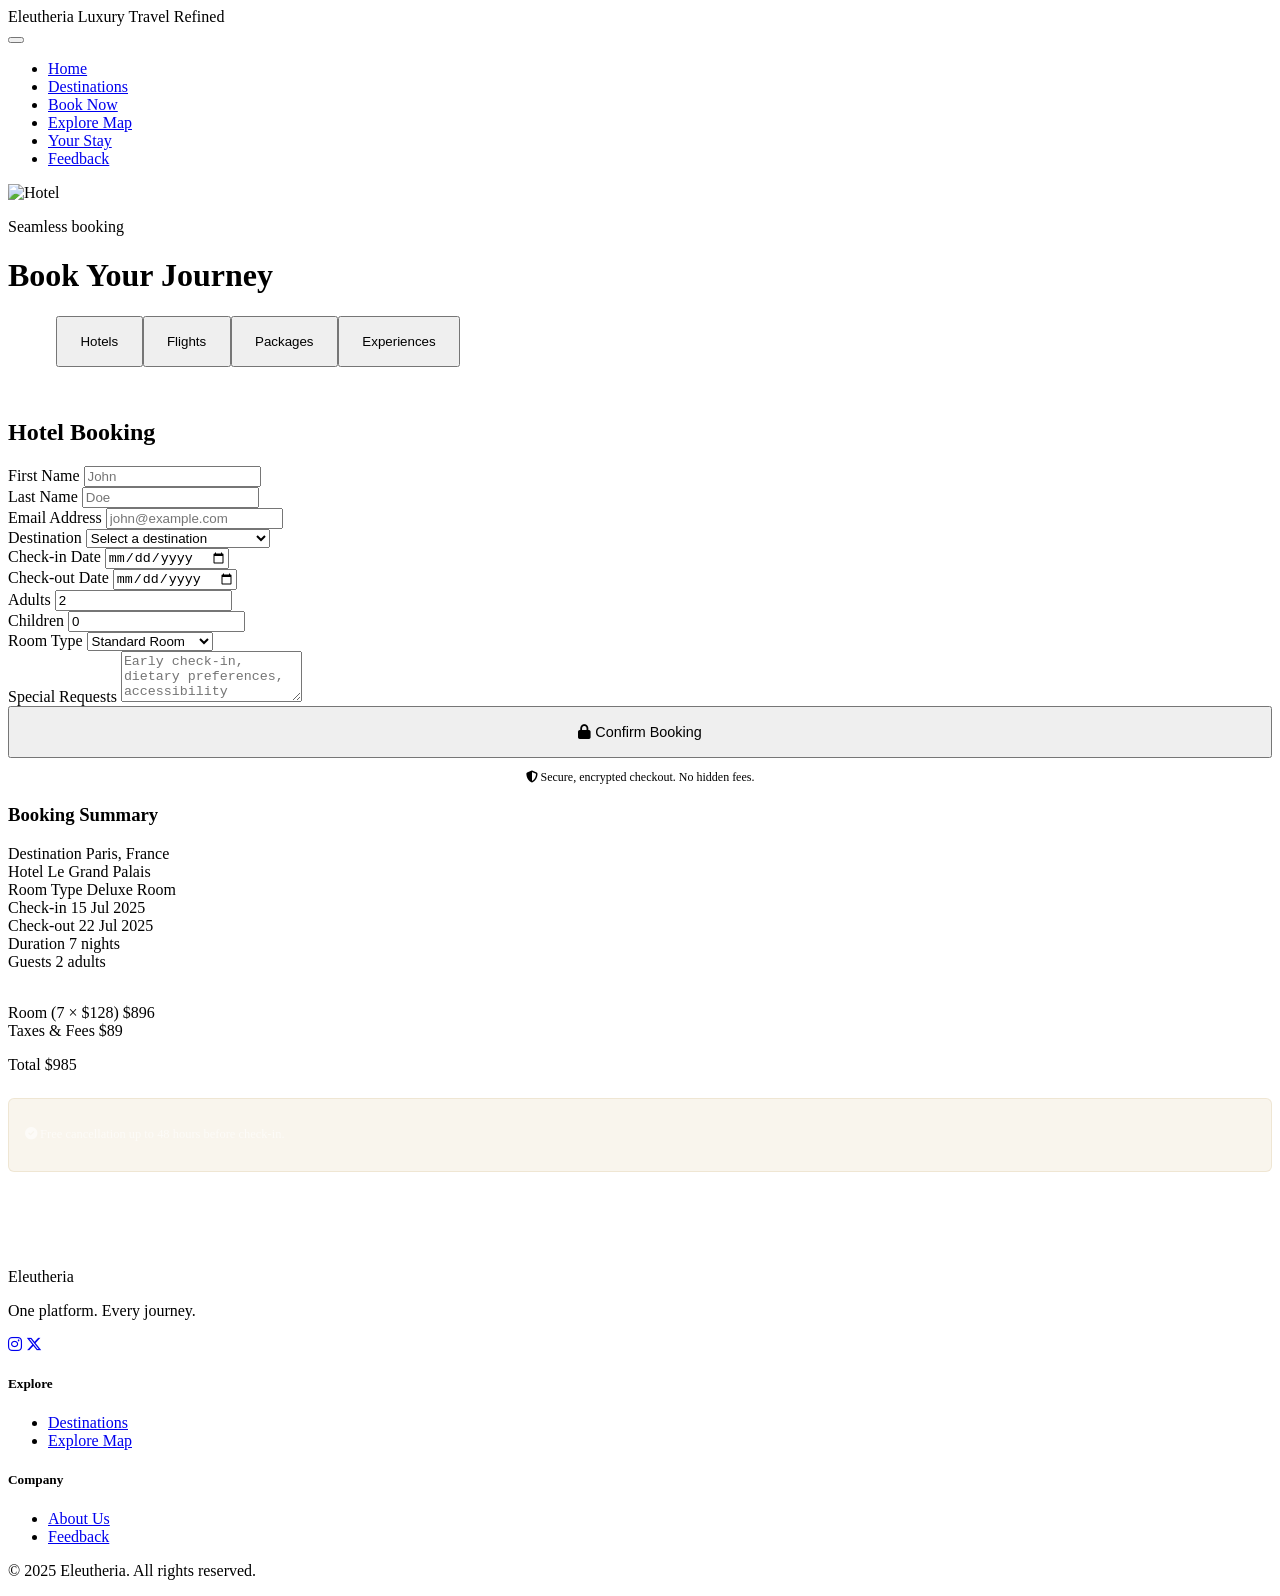
==== book.html @ b1239f34 "Initial commit" ====
<!DOCTYPE html>
<html lang="en">
<head>
  <meta charset="UTF-8" />
  <meta name="viewport" content="width=device-width, initial-scale=1.0" />
  <title>Book Now — Eleutheria</title>
  <link rel="stylesheet" href="css/style.css" />
  <link rel="preconnect" href="https://fonts.googleapis.com" />
  <link rel="preconnect" href="https://fonts.gstatic.com" crossorigin />
  <link href="https://fonts.googleapis.com/css2?family=Cormorant+Garamond:ital,wght@0,300;0,400;0,600;1,300;1,400&family=Jost:wght@300;400;500&display=swap" rel="stylesheet" />
  <link rel="stylesheet" href="https://cdnjs.cloudflare.com/ajax/libs/font-awesome/6.5.0/css/all.min.css" />
</head>
<body>

  <nav class="navbar scrolled" id="navbar">
    <div class="nav-logo">
      <span class="logo-text">Eleutheria</span>
      <span class="logo-sub">Luxury Travel Refined</span>
    </div>
    <button class="nav-toggle" id="navToggle"><span></span><span></span><span></span></button>
    <ul class="nav-links" id="navLinks">
      <li><a href="index.html">Home</a></li>
      <li><a href="destinations.html">Destinations</a></li>
      <li><a href="book.html" class="active">Book Now</a></li>
      <li><a href="map.html">Explore Map</a></li>
      <li><a href="stay.html">Your Stay</a></li>
      <li><a href="feedback.html">Feedback</a></li>
    </ul>
  </nav>

  <header class="page-hero">
    <img src="https://images.unsplash.com/photo-1551882547-ff40c63fe5fa?w=1600&q=80" alt="Hotel" class="page-hero-img" />
    <div class="page-hero-overlay"></div>
    <div class="page-hero-content">
      <p class="section-eyebrow">Seamless booking</p>
      <h1>Book Your Journey</h1>
    </div>
  </header>

  <!-- BOOKING TYPE TABS -->
  <div style="background: var(--white); border-bottom: 1px solid var(--cream-warm); padding: 0 3rem; display: flex; gap: 0; position: sticky; top: 80px; z-index: 5;">
    <button class="tab active" style="padding: 1rem 1.4rem;">Hotels</button>
    <button class="tab" style="padding: 1rem 1.4rem;">Flights</button>
    <button class="tab" style="padding: 1rem 1.4rem;">Packages</button>
    <button class="tab" style="padding: 1rem 1.4rem;">Experiences</button>
  </div>

  <!-- BOOKING LAYOUT -->
  <section style="background: var(--cream); padding: 2rem 0 6rem;">
    <div class="booking-layout">

      <!-- FORM -->
      <div class="booking-form-panel">
        <h2>Hotel Booking</h2>

        <div class="form-row">
          <div class="form-group">
            <label>First Name</label>
            <input type="text" placeholder="John" />
          </div>
          <div class="form-group">
            <label>Last Name</label>
            <input type="text" placeholder="Doe" />
          </div>
        </div>

        <div class="form-group">
          <label>Email Address</label>
          <input type="email" placeholder="john@example.com" />
        </div>

        <div class="form-group">
          <label>Destination</label>
          <select>
            <option value="">Select a destination</option>
            <option>Paris, France</option>
            <option>Bali, Indonesia</option>
            <option>Santorini, Greece</option>
            <option>Machu Picchu, Peru</option>
            <option>Tokyo, Japan</option>
            <option>Okavango Delta, Botswana</option>
          </select>
        </div>

        <div class="form-row">
          <div class="form-group">
            <label>Check-in Date</label>
            <input type="date" />
          </div>
          <div class="form-group">
            <label>Check-out Date</label>
            <input type="date" />
          </div>
        </div>

        <div class="form-row">
          <div class="form-group">
            <label>Adults</label>
            <input type="number" min="1" value="2" />
          </div>
          <div class="form-group">
            <label>Children</label>
            <input type="number" min="0" value="0" />
          </div>
        </div>

        <div class="form-group">
          <label>Room Type</label>
          <select>
            <option>Standard Room</option>
            <option>Deluxe Room</option>
            <option>Junior Suite</option>
            <option>Presidential Suite</option>
          </select>
        </div>

        <div class="form-group">
          <label>Special Requests</label>
          <textarea rows="3" placeholder="Early check-in, dietary preferences, accessibility needs..."></textarea>
        </div>

        <button class="btn btn-primary" style="width: 100%; justify-content: center; padding: 1rem; font-size: 0.9rem;">
          <i class="fa-solid fa-lock"></i> Confirm Booking
        </button>

        <p style="font-size: 0.75rem; text-align: center; margin-top: 0.75rem; color: var(--text-muted);">
          <i class="fa-solid fa-shield-halved"></i> Secure, encrypted checkout. No hidden fees.
        </p>
      </div>

      <!-- SUMMARY SIDEBAR -->
      <div class="booking-summary">
        <h3>Booking Summary</h3>

        <div class="summary-line">
          <span>Destination</span>
          <span>Paris, France</span>
        </div>
        <div class="summary-line">
          <span>Hotel</span>
          <span>Le Grand Palais</span>
        </div>
        <div class="summary-line">
          <span>Room Type</span>
          <span>Deluxe Room</span>
        </div>
        <div class="summary-line">
          <span>Check-in</span>
          <span>15 Jul 2025</span>
        </div>
        <div class="summary-line">
          <span>Check-out</span>
          <span>22 Jul 2025</span>
        </div>
        <div class="summary-line">
          <span>Duration</span>
          <span>7 nights</span>
        </div>
        <div class="summary-line">
          <span>Guests</span>
          <span>2 adults</span>
        </div>

        <div style="border-top: 1px solid rgba(255,255,255,0.12); margin-top: 1.25rem; padding-top: 0.75rem;">
          <div class="summary-line">
            <span>Room (7 × $128)</span>
            <span>$896</span>
          </div>
          <div class="summary-line">
            <span>Taxes & Fees</span>
            <span>$89</span>
          </div>
        </div>

        <div class="summary-total" style="margin-top: 1rem;">
          <span>Total</span>
          <span class="price">$985</span>
        </div>

        <div style="margin-top: 1.5rem; padding: 1rem; background: rgba(201,169,110,0.12); border-radius: 6px; border: 1px solid rgba(201,169,110,0.2);">
          <p style="font-size: 0.78rem; color: rgba(255,255,255,0.6);">
            <i class="fa-solid fa-circle-check" style="color: var(--gold);"></i>
            Free cancellation up to 48 hours before check-in.
          </p>
        </div>
      </div>

    </div>
  </section>

  <footer class="footer">
    <div class="footer-top">
      <div class="footer-brand">
        <span class="logo-text">Eleutheria</span>
        <p>One platform. Every journey.</p>
        <div class="social-links">
          <a href="#"><i class="fa-brands fa-instagram"></i></a>
          <a href="#"><i class="fa-brands fa-x-twitter"></i></a>
        </div>
      </div>
      <div class="footer-links">
        <div class="footer-col">
          <h5>Explore</h5>
          <ul>
            <li><a href="destinations.html">Destinations</a></li>
            <li><a href="map.html">Explore Map</a></li>
          </ul>
        </div>
        <div class="footer-col">
          <h5>Company</h5>
          <ul>
            <li><a href="#">About Us</a></li>
            <li><a href="feedback.html">Feedback</a></li>
          </ul>
        </div>
      </div>
    </div>
    <div class="footer-bottom">
      <p>&copy; 2025 Eleutheria. All rights reserved.</p>
    </div>
  </footer>

  <script src="js/main.js"></script>
</body>
</html>
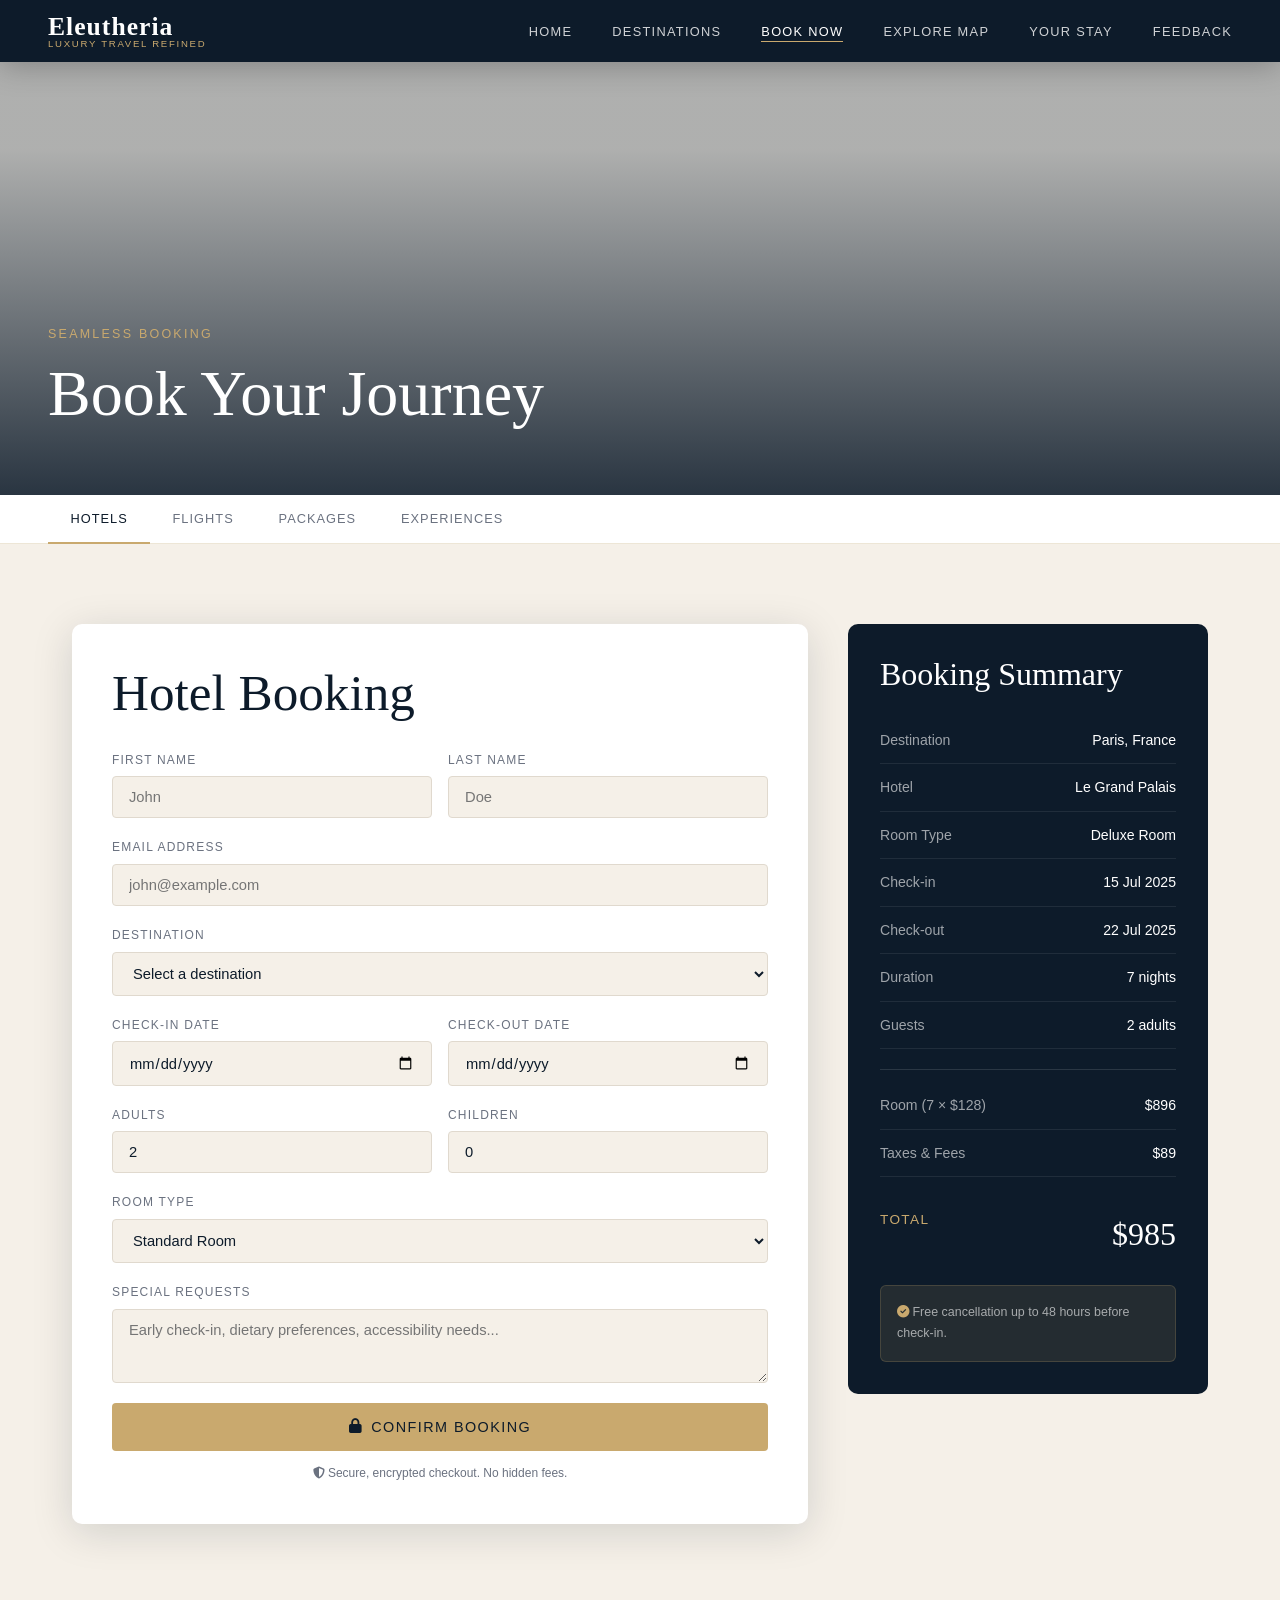
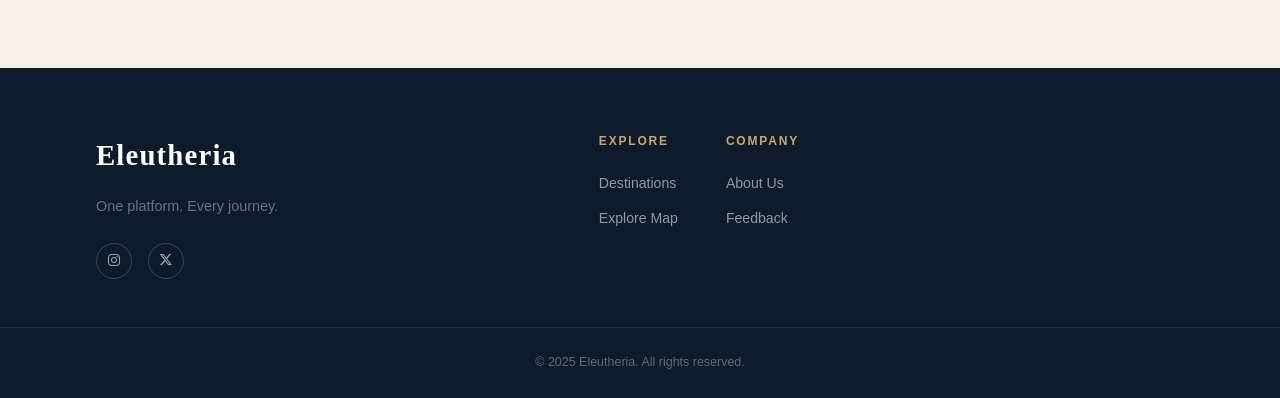
==== commit b00c1c7f: "edited style.css" ====
--- a/book.html
+++ b/book.html
@@ -4,7 +4,7 @@
   <meta charset="UTF-8" />
   <meta name="viewport" content="width=device-width, initial-scale=1.0" />
   <title>Book Now — Eleutheria</title>
-  <link rel="stylesheet" href="css/style.css" />
+  <link rel="stylesheet" href="style.css" />
   <link rel="preconnect" href="https://fonts.googleapis.com" />
   <link rel="preconnect" href="https://fonts.gstatic.com" crossorigin />
   <link href="https://fonts.googleapis.com/css2?family=Cormorant+Garamond:ital,wght@0,300;0,400;0,600;1,300;1,400&family=Jost:wght@300;400;500&display=swap" rel="stylesheet" />
--- a/style.css
+++ b/style.css
@@ -0,0 +1,994 @@
+
+*, *::before, *::after { box-sizing: border-box; margin: 0; padding: 0; }
+html { scroll-behavior: smooth; font-size: 16px; }
+
+
+:root {
+  --navy:       #0d1b2a;
+  --navy-mid:   #152236;
+  --navy-light: #1e3352;
+  --gold:       #c9a96e;
+  --gold-light: #e2c99a;
+  --cream:      #f5f0e8;
+  --cream-warm: #ede6d6;
+  --white:      #ffffff;
+  --text-dark:  #0d1b2a;
+  --text-muted: #6b7280;
+  --text-light: rgba(255,255,255,0.75);
+
+  --font-display: 'Cormorant Garamond', Georgia, serif;
+  --font-body:    'Jost', sans-serif;
+
+  --radius-sm:  4px;
+  --radius-md:  10px;
+  --radius-lg:  20px;
+  --shadow-card: 0 8px 40px rgba(13,27,42,0.15);
+  --shadow-lift: 0 20px 60px rgba(13,27,42,0.25);
+  --transition: 0.35s cubic-bezier(0.4, 0, 0.2, 1);
+}
+
+body {
+  font-family: var(--font-body);
+  background: var(--cream);
+  color: var(--text-dark);
+  line-height: 1.6;
+  overflow-x: hidden;
+}
+
+
+h1, h2, h3, h4 { font-family: var(--font-display); line-height: 1.15; }
+h1 { font-size: clamp(2.8rem, 6vw, 5.5rem); font-weight: 300; }
+h2 { font-size: clamp(2rem, 4vw, 3.4rem); font-weight: 300; }
+h3 { font-size: clamp(1.4rem, 2.5vw, 2rem); font-weight: 400; }
+h4 { font-size: 1.1rem; font-weight: 600; letter-spacing: 0.02em; }
+em { font-style: italic; color: var(--gold); }
+
+p { font-size: 1rem; color: var(--text-muted); line-height: 1.75; }
+
+
+.btn {
+  display: inline-flex;
+  align-items: center;
+  gap: 0.5rem;
+  padding: 0.85rem 2rem;
+  border-radius: var(--radius-sm);
+  font-family: var(--font-body);
+  font-size: 0.85rem;
+  font-weight: 500;
+  letter-spacing: 0.1em;
+  text-transform: uppercase;
+  text-decoration: none;
+  border: none;
+  cursor: pointer;
+  transition: var(--transition);
+}
+.btn-primary {
+  background: var(--gold);
+  color: var(--navy);
+}
+.btn-primary:hover { background: var(--gold-light); transform: translateY(-2px); box-shadow: 0 8px 24px rgba(201,169,110,0.4); }
+
+.btn-ghost {
+  background: transparent;
+  color: var(--white);
+  border: 1px solid rgba(255,255,255,0.45);
+}
+.btn-ghost:hover { background: rgba(255,255,255,0.12); border-color: var(--white); }
+
+.btn-outline {
+  background: transparent;
+  color: var(--navy);
+  border: 1.5px solid var(--navy);
+}
+.btn-outline:hover { background: var(--navy); color: var(--cream); }
+
+/* --- SECTION BASE --- */
+.section { padding: 6rem 2rem; }
+.section-eyebrow {
+  font-family: var(--font-body);
+  font-size: 0.78rem;
+  font-weight: 500;
+  letter-spacing: 0.18em;
+  text-transform: uppercase;
+  color: var(--gold);
+  margin-bottom: 0.75rem;
+}
+.section-header { text-align: center; margin-bottom: 3.5rem; }
+.section-header .section-title { color: var(--navy); }
+.section-cta { text-align: center; margin-top: 3rem; }
+
+
+.navbar {
+  position: fixed;
+  top: 0; left: 0; right: 0;
+  z-index: 1000;
+  display: flex;
+  align-items: center;
+  justify-content: space-between;
+  padding: 1.25rem 3rem;
+  background: transparent;
+  transition: background var(--transition), padding var(--transition), box-shadow var(--transition);
+}
+.navbar.scrolled {
+  background: var(--navy);
+  padding: 0.85rem 3rem;
+  box-shadow: 0 4px 30px rgba(0,0,0,0.25);
+}
+
+.nav-logo { display: flex; flex-direction: column; line-height: 1; }
+.logo-text {
+  font-family: var(--font-display);
+  font-size: 1.6rem;
+  font-weight: 600;
+  color: var(--white);
+  letter-spacing: 0.04em;
+}
+.logo-sub {
+  font-size: 0.6rem;
+  letter-spacing: 0.18em;
+  text-transform: uppercase;
+  color: var(--gold);
+  font-family: var(--font-body);
+}
+
+.nav-links {
+  display: flex;
+  gap: 2.5rem;
+  list-style: none;
+}
+.nav-links a {
+  font-size: 0.8rem;
+  letter-spacing: 0.1em;
+  text-transform: uppercase;
+  color: rgba(255,255,255,0.8);
+  text-decoration: none;
+  position: relative;
+  transition: color var(--transition);
+}
+.nav-links a::after {
+  content: '';
+  position: absolute;
+  bottom: -3px; left: 0;
+  width: 0; height: 1px;
+  background: var(--gold);
+  transition: width var(--transition);
+}
+.nav-links a:hover, .nav-links a.active { color: var(--white); }
+.nav-links a:hover::after, .nav-links a.active::after { width: 100%; }
+
+.nav-toggle {
+  display: none;
+  flex-direction: column;
+  gap: 5px;
+  background: none;
+  border: none;
+  cursor: pointer;
+  padding: 4px;
+}
+.nav-toggle span {
+  width: 24px; height: 1.5px;
+  background: var(--white);
+  transition: var(--transition);
+  display: block;
+}
+
+
+.hero {
+  position: relative;
+  height: 100vh;
+  min-height: 600px;
+  display: flex;
+  align-items: center;
+  overflow: hidden;
+}
+.hero-bg { position: absolute; inset: 0; }
+.hero-img {
+  width: 100%; height: 100%;
+  object-fit: cover;
+  object-position: center;
+  transform: scale(1.05);
+  animation: heroZoom 12s ease-out forwards;
+}
+@keyframes heroZoom { to { transform: scale(1); } }
+.hero-overlay {
+  position: absolute; inset: 0;
+  background: linear-gradient(135deg, rgba(13,27,42,0.82) 0%, rgba(13,27,42,0.45) 60%, rgba(13,27,42,0.25) 100%);
+}
+
+.hero-content {
+  position: relative;
+  z-index: 2;
+  max-width: 720px;
+  padding: 0 3rem;
+  animation: fadeUp 1.2s 0.3s both;
+}
+@keyframes fadeUp {
+  from { opacity: 0; transform: translateY(30px); }
+  to   { opacity: 1; transform: translateY(0); }
+}
+.hero-eyebrow {
+  font-size: 0.78rem;
+  letter-spacing: 0.2em;
+  text-transform: uppercase;
+  color: var(--gold);
+  margin-bottom: 1rem;
+  font-family: var(--font-body);
+  font-weight: 400;
+}
+.hero-title {
+  color: var(--white);
+  margin-bottom: 1.25rem;
+  font-weight: 300;
+}
+.hero-title em { color: var(--gold-light); }
+.hero-sub {
+  color: var(--text-light);
+  font-size: 1.05rem;
+  margin-bottom: 2.25rem;
+}
+.hero-cta { display: flex; gap: 1rem; flex-wrap: wrap; }
+
+.hero-scroll {
+  position: absolute;
+  bottom: 2.5rem;
+  right: 3rem;
+  z-index: 2;
+  display: flex;
+  flex-direction: column;
+  align-items: center;
+  gap: 0.5rem;
+  color: rgba(255,255,255,0.5);
+  font-size: 0.65rem;
+  letter-spacing: 0.15em;
+  text-transform: uppercase;
+  font-family: var(--font-body);
+}
+.scroll-line {
+  width: 1px; height: 50px;
+  background: rgba(255,255,255,0.3);
+  position: relative;
+  overflow: hidden;
+}
+.scroll-line::after {
+  content: '';
+  position: absolute;
+  top: -100%; left: 0;
+  width: 100%; height: 100%;
+  background: var(--gold);
+  animation: scrollPulse 2s infinite;
+}
+@keyframes scrollPulse { to { top: 100%; } }
+
+
+.search-bar-section {
+  display: flex;
+  justify-content: center;
+  padding: 0 2rem;
+  margin-top: -56px;
+  position: relative;
+  z-index: 10;
+}
+.search-card {
+  background: var(--white);
+  border-radius: var(--radius-md);
+  box-shadow: var(--shadow-lift);
+  padding: 1.75rem 2rem;
+  width: 100%;
+  max-width: 1060px;
+}
+.search-tabs {
+  display: flex;
+  gap: 0;
+  margin-bottom: 1.5rem;
+  border-bottom: 1px solid var(--cream-warm);
+}
+.tab {
+  padding: 0.6rem 1.4rem;
+  font-family: var(--font-body);
+  font-size: 0.8rem;
+  letter-spacing: 0.08em;
+  text-transform: uppercase;
+  background: none;
+  border: none;
+  border-bottom: 2px solid transparent;
+  margin-bottom: -1px;
+  cursor: pointer;
+  color: var(--text-muted);
+  transition: var(--transition);
+}
+.tab.active, .tab:hover { color: var(--navy); border-bottom-color: var(--gold); }
+
+.search-fields {
+  display: grid;
+  grid-template-columns: 2fr 1.2fr 1.2fr 1fr auto;
+  gap: 1rem;
+  align-items: end;
+}
+.field { display: flex; flex-direction: column; gap: 0.4rem; }
+.field label {
+  font-size: 0.72rem;
+  letter-spacing: 0.1em;
+  text-transform: uppercase;
+  color: var(--text-muted);
+  display: flex;
+  align-items: center;
+  gap: 0.4rem;
+}
+.field label i { color: var(--gold); font-size: 0.75rem; }
+.field input {
+  padding: 0.65rem 0.75rem;
+  border: 1px solid #e0d9ce;
+  border-radius: var(--radius-sm);
+  font-family: var(--font-body);
+  font-size: 0.9rem;
+  color: var(--navy);
+  background: var(--cream);
+  transition: border-color var(--transition);
+  outline: none;
+}
+.field input:focus { border-color: var(--gold); background: var(--white); }
+.search-btn {
+  padding: 0.65rem 1.6rem;
+  background: var(--navy);
+  color: var(--white);
+  border: none;
+  border-radius: var(--radius-sm);
+  font-family: var(--font-body);
+  font-size: 0.8rem;
+  letter-spacing: 0.08em;
+  text-transform: uppercase;
+  cursor: pointer;
+  transition: var(--transition);
+  white-space: nowrap;
+  display: flex;
+  align-items: center;
+  gap: 0.5rem;
+}
+.search-btn:hover { background: var(--navy-light); transform: translateY(-1px); }
+.search-btn i { color: var(--gold); }
+
+
+.featured { background: var(--cream); }
+.cards-grid {
+  display: grid;
+  grid-template-columns: repeat(4, 1fr);
+  gap: 1.25rem;
+  max-width: 1200px;
+  margin: 0 auto;
+}
+.dest-card {
+  position: relative;
+  border-radius: var(--radius-md);
+  overflow: hidden;
+  aspect-ratio: 3/4;
+  cursor: pointer;
+  animation: fadeUp 0.7s var(--delay, 0s) both;
+}
+.dest-card img {
+  width: 100%; height: 100%;
+  object-fit: cover;
+  transition: transform 0.6s ease;
+}
+.dest-card:hover img { transform: scale(1.07); }
+
+.card-overlay {
+  position: absolute;
+  inset: 0;
+  background: linear-gradient(to top, rgba(13,27,42,0.92) 0%, rgba(13,27,42,0.1) 60%);
+  display: flex;
+  flex-direction: column;
+  justify-content: flex-end;
+  padding: 1.5rem;
+  transition: var(--transition);
+}
+.card-tag {
+  font-size: 0.65rem;
+  letter-spacing: 0.15em;
+  text-transform: uppercase;
+  color: var(--gold);
+  font-family: var(--font-body);
+  margin-bottom: 0.4rem;
+}
+.card-overlay h3 { color: var(--white); font-size: 1.5rem; margin-bottom: 0.4rem; }
+.card-overlay p {
+  color: var(--text-light);
+  font-size: 0.85rem;
+  margin-bottom: 1rem;
+  opacity: 0;
+  transform: translateY(8px);
+  transition: var(--transition);
+}
+.dest-card:hover .card-overlay p { opacity: 1; transform: translateY(0); }
+.card-link {
+  color: var(--gold);
+  text-decoration: none;
+  font-size: 0.8rem;
+  letter-spacing: 0.1em;
+  text-transform: uppercase;
+  font-family: var(--font-body);
+  display: flex;
+  align-items: center;
+  gap: 0.5rem;
+  opacity: 0;
+  transform: translateY(8px);
+  transition: var(--transition);
+}
+.dest-card:hover .card-link { opacity: 1; transform: translateY(0); }
+.card-link:hover { gap: 0.75rem; }
+
+
+.why-us {
+  background: var(--navy);
+  display: grid;
+  grid-template-columns: 1fr 1fr;
+  gap: 5rem;
+  align-items: center;
+  max-width: 100%;
+  padding: 6rem 8rem;
+}
+.why-left .section-title { color: var(--white); margin-bottom: 1.25rem; }
+.why-left .why-body { color: var(--text-light); margin-bottom: 2rem; }
+
+.why-right { display: flex; flex-direction: column; gap: 2rem; }
+.feature-item {
+  display: flex;
+  gap: 1.25rem;
+  align-items: flex-start;
+}
+.feature-icon {
+  width: 48px; height: 48px;
+  border-radius: 50%;
+  background: rgba(201,169,110,0.15);
+  border: 1px solid rgba(201,169,110,0.3);
+  display: flex;
+  align-items: center;
+  justify-content: center;
+  flex-shrink: 0;
+  color: var(--gold);
+  font-size: 1.1rem;
+  transition: var(--transition);
+}
+.feature-item:hover .feature-icon { background: rgba(201,169,110,0.25); border-color: var(--gold); }
+.feature-item h4 { color: var(--white); margin-bottom: 0.3rem; }
+.feature-item p { font-size: 0.9rem; color: var(--text-light); }
+
+
+.stats-strip {
+  background: var(--gold);
+  padding: 3rem 6rem;
+  display: flex;
+  justify-content: space-around;
+  align-items: center;
+  flex-wrap: wrap;
+  gap: 2rem;
+}
+.stat { text-align: center; }
+.stat-num {
+  display: block;
+  font-family: var(--font-display);
+  font-size: clamp(2rem, 4vw, 3rem);
+  font-weight: 300;
+  color: var(--navy);
+  line-height: 1;
+  margin-bottom: 0.3rem;
+}
+.stat-label {
+  font-size: 0.75rem;
+  letter-spacing: 0.1em;
+  text-transform: uppercase;
+  color: var(--navy-mid);
+  font-family: var(--font-body);
+}
+.stat-divider { width: 1px; height: 50px; background: rgba(13,27,42,0.2); }
+
+
+.gems { background: var(--cream-warm); padding: 6rem 2rem; }
+.gems-inner {
+  max-width: 1100px;
+  margin: 0 auto;
+  display: grid;
+  grid-template-columns: 1fr 1fr;
+  gap: 5rem;
+  align-items: center;
+}
+.gems-img-col { position: relative; }
+.gems-img-main {
+  width: 100%;
+  border-radius: var(--radius-lg);
+  aspect-ratio: 4/5;
+  object-fit: cover;
+  display: block;
+  box-shadow: var(--shadow-lift);
+}
+.gems-img-accent {
+  position: absolute;
+  bottom: -2rem;
+  right: -2rem;
+  width: 50%;
+  border-radius: var(--radius-md);
+  aspect-ratio: 1;
+  object-fit: cover;
+  box-shadow: var(--shadow-lift);
+  border: 4px solid var(--cream-warm);
+}
+.gems-text .section-title { color: var(--navy); margin-bottom: 1.25rem; }
+.gems-text p { margin-bottom: 2rem; }
+
+
+.testimonials { background: var(--cream); }
+.reviews-grid {
+  display: grid;
+  grid-template-columns: 1fr 1.2fr 1fr;
+  gap: 1.5rem;
+  max-width: 1100px;
+  margin: 0 auto;
+  align-items: center;
+}
+.review-card {
+  background: var(--white);
+  border-radius: var(--radius-md);
+  padding: 2rem;
+  box-shadow: var(--shadow-card);
+  transition: var(--transition);
+}
+.review-card:hover { transform: translateY(-4px); box-shadow: var(--shadow-lift); }
+.review-card.featured-review {
+  background: var(--navy);
+  padding: 2.5rem;
+  transform: scale(1.02);
+}
+.review-card.featured-review p { color: rgba(255,255,255,0.8); }
+.review-card.featured-review strong { color: var(--white); }
+.review-card.featured-review span { color: var(--gold); }
+
+.stars { color: var(--gold); font-size: 0.8rem; margin-bottom: 1rem; }
+.review-card p { font-size: 0.95rem; font-style: italic; margin-bottom: 1.5rem; }
+.reviewer { display: flex; align-items: center; gap: 0.75rem; }
+.reviewer-avatar {
+  width: 40px; height: 40px;
+  border-radius: 50%;
+  background: var(--gold);
+  color: var(--navy);
+  display: flex;
+  align-items: center;
+  justify-content: center;
+  font-size: 0.75rem;
+  font-weight: 600;
+  flex-shrink: 0;
+}
+.reviewer strong { display: block; color: var(--navy); font-size: 0.9rem; }
+.reviewer span { font-size: 0.78rem; color: var(--text-muted); }
+
+
+.newsletter {
+  background: var(--navy-mid);
+  padding: 5rem 2rem;
+}
+.newsletter-inner {
+  max-width: 900px;
+  margin: 0 auto;
+  display: flex;
+  align-items: center;
+  justify-content: space-between;
+  gap: 3rem;
+  flex-wrap: wrap;
+}
+.newsletter-text h3 {
+  font-family: var(--font-display);
+  font-size: clamp(1.8rem, 3vw, 2.6rem);
+  font-weight: 300;
+  color: var(--white);
+  margin-bottom: 0.4rem;
+}
+.newsletter-text p { color: var(--text-light); }
+.newsletter-form { display: flex; gap: 0.75rem; flex-wrap: wrap; }
+.newsletter-form input {
+  padding: 0.8rem 1.2rem;
+  border: 1px solid rgba(255,255,255,0.2);
+  border-radius: var(--radius-sm);
+  background: rgba(255,255,255,0.07);
+  color: var(--white);
+  font-family: var(--font-body);
+  font-size: 0.9rem;
+  width: 260px;
+  outline: none;
+  transition: border-color var(--transition);
+}
+.newsletter-form input::placeholder { color: rgba(255,255,255,0.35); }
+.newsletter-form input:focus { border-color: var(--gold); }
+
+
+.footer { background: var(--navy); color: var(--text-light); }
+.footer-top {
+  display: grid;
+  grid-template-columns: 1.5fr 2fr;
+  gap: 4rem;
+  padding: 4rem 6rem 3rem;
+}
+.footer-brand .logo-text { font-size: 1.8rem; color: var(--white); }
+.footer-brand p { font-size: 0.9rem; margin: 1rem 0 1.5rem; max-width: 280px; }
+.social-links { display: flex; gap: 1rem; }
+.social-links a {
+  width: 36px; height: 36px;
+  border-radius: 50%;
+  border: 1px solid rgba(255,255,255,0.2);
+  display: flex;
+  align-items: center;
+  justify-content: center;
+  color: rgba(255,255,255,0.6);
+  text-decoration: none;
+  font-size: 0.85rem;
+  transition: var(--transition);
+}
+.social-links a:hover { border-color: var(--gold); color: var(--gold); }
+
+.footer-links { display: flex; gap: 3rem; }
+.footer-col h5 {
+  font-family: var(--font-body);
+  font-size: 0.75rem;
+  letter-spacing: 0.15em;
+  text-transform: uppercase;
+  color: var(--gold);
+  margin-bottom: 1.2rem;
+}
+.footer-col ul { list-style: none; display: flex; flex-direction: column; gap: 0.6rem; }
+.footer-col a {
+  text-decoration: none;
+  color: rgba(255,255,255,0.55);
+  font-size: 0.88rem;
+  transition: color var(--transition);
+}
+.footer-col a:hover { color: var(--white); }
+
+.footer-bottom {
+  border-top: 1px solid rgba(255,255,255,0.08);
+  padding: 1.5rem 6rem;
+  text-align: center;
+}
+.footer-bottom p { font-size: 0.78rem; color: rgba(255,255,255,0.35); }
+
+.page-hero {
+  height: 55vh;
+  position: relative;
+  display: flex;
+  align-items: flex-end;
+  padding: 4rem 3rem;
+  overflow: hidden;
+}
+.page-hero-img {
+  position: absolute; inset: 0;
+  width: 100%; height: 100%;
+  object-fit: cover;
+}
+.page-hero-overlay {
+  position: absolute; inset: 0;
+  background: linear-gradient(to top, rgba(13,27,42,0.88) 0%, rgba(13,27,42,0.3) 70%);
+}
+.page-hero-content { position: relative; z-index: 2; }
+.page-hero-content .section-eyebrow { color: var(--gold); }
+.page-hero-content h1 { color: var(--white); font-size: clamp(2.5rem, 5vw, 4.5rem); }
+
+
+.filter-bar {
+  display: flex;
+  gap: 0.75rem;
+  flex-wrap: wrap;
+  padding: 2rem 3rem;
+  background: var(--white);
+  border-bottom: 1px solid var(--cream-warm);
+  position: sticky;
+  top: 72px;
+  z-index: 5;
+}
+.filter-btn {
+  padding: 0.5rem 1.2rem;
+  border: 1px solid #ddd;
+  border-radius: 100px;
+  font-family: var(--font-body);
+  font-size: 0.78rem;
+  letter-spacing: 0.07em;
+  cursor: pointer;
+  background: none;
+  color: var(--text-muted);
+  transition: var(--transition);
+}
+.filter-btn.active, .filter-btn:hover {
+  background: var(--navy);
+  color: var(--white);
+  border-color: var(--navy);
+}
+
+
+.dest-grid-full {
+  display: grid;
+  grid-template-columns: repeat(3, 1fr);
+  gap: 1.5rem;
+  padding: 3rem;
+  max-width: 1400px;
+  margin: 0 auto;
+}
+.dest-card-full {
+  border-radius: var(--radius-md);
+  overflow: hidden;
+  background: var(--white);
+  box-shadow: var(--shadow-card);
+  transition: var(--transition);
+}
+.dest-card-full:hover { transform: translateY(-6px); box-shadow: var(--shadow-lift); }
+.dest-card-full img {
+  width: 100%;
+  aspect-ratio: 16/10;
+  object-fit: cover;
+  display: block;
+}
+.dest-card-body { padding: 1.5rem; }
+.dest-card-body .card-tag { margin-bottom: 0.5rem; }
+.dest-card-body h3 { color: var(--navy); font-size: 1.4rem; margin-bottom: 0.4rem; }
+.dest-card-body p { font-size: 0.88rem; margin-bottom: 1rem; }
+.dest-card-footer {
+  display: flex;
+  justify-content: space-between;
+  align-items: center;
+  padding-top: 1rem;
+  border-top: 1px solid var(--cream-warm);
+}
+.dest-price {
+  font-family: var(--font-display);
+  font-size: 1.3rem;
+  color: var(--navy);
+}
+.dest-price span { font-size: 0.75rem; color: var(--text-muted); font-family: var(--font-body); }
+
+.booking-layout {
+  display: grid;
+  grid-template-columns: 1fr 360px;
+  gap: 2.5rem;
+  max-width: 1200px;
+  margin: 3rem auto;
+  padding: 0 2rem;
+}
+.booking-form-panel {
+  background: var(--white);
+  border-radius: var(--radius-md);
+  padding: 2.5rem;
+  box-shadow: var(--shadow-card);
+}
+.booking-form-panel h2 { color: var(--navy); margin-bottom: 1.75rem; }
+.form-group { display: flex; flex-direction: column; gap: 0.4rem; margin-bottom: 1.25rem; }
+.form-group label {
+  font-size: 0.75rem;
+  letter-spacing: 0.1em;
+  text-transform: uppercase;
+  color: var(--text-muted);
+}
+.form-group input,
+.form-group select,
+.form-group textarea {
+  padding: 0.75rem 1rem;
+  border: 1px solid #e0d9ce;
+  border-radius: var(--radius-sm);
+  font-family: var(--font-body);
+  font-size: 0.92rem;
+  color: var(--navy);
+  background: var(--cream);
+  outline: none;
+  transition: border-color var(--transition);
+}
+.form-group input:focus,
+.form-group select:focus,
+.form-group textarea:focus { border-color: var(--gold); background: var(--white); }
+.form-row { display: grid; grid-template-columns: 1fr 1fr; gap: 1rem; }
+
+.booking-summary {
+  background: var(--navy);
+  border-radius: var(--radius-md);
+  padding: 2rem;
+  position: sticky;
+  top: 100px;
+  height: fit-content;
+}
+.booking-summary h3 { color: var(--white); margin-bottom: 1.5rem; }
+.summary-line {
+  display: flex;
+  justify-content: space-between;
+  align-items: center;
+  padding: 0.75rem 0;
+  border-bottom: 1px solid rgba(255,255,255,0.08);
+  font-size: 0.88rem;
+}
+.summary-line span:first-child { color: rgba(255,255,255,0.6); }
+.summary-line span:last-child { color: var(--white); font-weight: 500; }
+.summary-total {
+  display: flex;
+  justify-content: space-between;
+  padding-top: 1rem;
+  margin-top: 0.5rem;
+}
+.summary-total span:first-child {
+  font-size: 0.85rem;
+  letter-spacing: 0.1em;
+  text-transform: uppercase;
+  color: var(--gold);
+}
+.summary-total .price {
+  font-family: var(--font-display);
+  font-size: 2rem;
+  color: var(--white);
+}
+
+
+.map-container {
+  display: grid;
+  grid-template-columns: 320px 1fr;
+  height: calc(100vh - 80px);
+  margin-top: 80px;
+}
+.map-sidebar {
+  overflow-y: auto;
+  background: var(--white);
+  border-right: 1px solid var(--cream-warm);
+  padding: 1.5rem;
+}
+.map-sidebar h3 { color: var(--navy); margin-bottom: 1rem; font-size: 1.3rem; }
+.map-search {
+  display: flex;
+  gap: 0.5rem;
+  margin-bottom: 1.25rem;
+}
+.map-search input {
+  flex: 1;
+  padding: 0.65rem 0.9rem;
+  border: 1px solid #e0d9ce;
+  border-radius: var(--radius-sm);
+  font-family: var(--font-body);
+  font-size: 0.88rem;
+  outline: none;
+}
+.map-search button {
+  padding: 0.65rem 1rem;
+  background: var(--navy);
+  color: var(--white);
+  border: none;
+  border-radius: var(--radius-sm);
+  cursor: pointer;
+  transition: var(--transition);
+}
+.map-search button:hover { background: var(--gold); color: var(--navy); }
+.map-location-list { display: flex; flex-direction: column; gap: 0.75rem; }
+.map-location-item {
+  display: flex;
+  gap: 0.75rem;
+  align-items: center;
+  padding: 0.75rem;
+  border-radius: var(--radius-sm);
+  cursor: pointer;
+  transition: var(--transition);
+  border: 1px solid transparent;
+}
+.map-location-item:hover { background: var(--cream); border-color: var(--cream-warm); }
+.map-location-item img {
+  width: 60px; height: 50px;
+  border-radius: 6px;
+  object-fit: cover;
+  flex-shrink: 0;
+}
+.map-location-info h5 { font-size: 0.9rem; color: var(--navy); margin-bottom: 0.2rem; }
+.map-location-info p { font-size: 0.78rem; color: var(--text-muted); }
+#map { flex: 1; background: #e8e4dc; }
+
+
+.stay-categories {
+  display: grid;
+  grid-template-columns: repeat(4, 1fr);
+  gap: 1rem;
+  max-width: 1100px;
+  margin: 3rem auto;
+  padding: 0 2rem;
+}
+.stay-cat-card {
+  background: var(--white);
+  border-radius: var(--radius-md);
+  overflow: hidden;
+  text-align: center;
+  cursor: pointer;
+  box-shadow: var(--shadow-card);
+  transition: var(--transition);
+}
+.stay-cat-card:hover { transform: translateY(-4px); box-shadow: var(--shadow-lift); }
+.stay-cat-card img {
+  width: 100%;
+  aspect-ratio: 4/3;
+  object-fit: cover;
+}
+.stay-cat-card h4 {
+  padding: 1rem;
+  color: var(--navy);
+  font-size: 0.95rem;
+  letter-spacing: 0.05em;
+}
+
+
+.feedback-layout {
+  max-width: 700px;
+  margin: 3rem auto;
+  padding: 0 2rem;
+}
+.feedback-card {
+  background: var(--white);
+  border-radius: var(--radius-md);
+  padding: 3rem;
+  box-shadow: var(--shadow-card);
+}
+.feedback-card h2 { color: var(--navy); margin-bottom: 0.4rem; }
+.feedback-card > p { margin-bottom: 2rem; }
+.rating-group { display: flex; gap: 0.5rem; margin-top: 0.5rem; }
+.star-btn {
+  font-size: 1.6rem;
+  background: none;
+  border: none;
+  cursor: pointer;
+  color: #ddd;
+  transition: color 0.2s;
+}
+.star-btn.lit, .star-btn:hover { color: var(--gold); }
+
+
+.container { max-width: 1200px; margin: 0 auto; padding: 0 2rem; }
+
+
+@media (max-width: 1100px) {
+  .why-us { grid-template-columns: 1fr; padding: 5rem 3rem; gap: 3rem; }
+  .footer-top { grid-template-columns: 1fr; gap: 3rem; padding: 3rem; }
+  .cards-grid { grid-template-columns: repeat(2, 1fr); }
+  .reviews-grid { grid-template-columns: 1fr; }
+  .review-card.featured-review { transform: none; }
+  .booking-layout { grid-template-columns: 1fr; }
+  .booking-summary { position: static; }
+}
+
+@media (max-width: 768px) {
+  .navbar { padding: 1rem 1.5rem; }
+  .navbar.scrolled { padding: 0.75rem 1.5rem; }
+  .nav-links {
+    position: fixed;
+    top: 0; right: -100%;
+    height: 100vh;
+    width: 260px;
+    background: var(--navy);
+    flex-direction: column;
+    justify-content: center;
+    align-items: center;
+    gap: 2.5rem;
+    transition: right var(--transition);
+    z-index: 999;
+  }
+  .nav-links.open { right: 0; }
+  .nav-links a { font-size: 0.95rem; }
+  .nav-toggle { display: flex; z-index: 1000; position: relative; }
+
+  .hero-content { padding: 0 1.5rem; }
+  .search-fields { grid-template-columns: 1fr 1fr; }
+  .search-fields .field:last-of-type { grid-column: 1/-1; }
+  .search-btn { grid-column: 1/-1; justify-content: center; }
+
+  .cards-grid { grid-template-columns: 1fr; }
+  .gems-inner { grid-template-columns: 1fr; }
+  .gems-img-accent { display: none; }
+  .stats-strip { padding: 3rem 2rem; }
+  .stat-divider { display: none; }
+  .newsletter-inner { flex-direction: column; }
+  .newsletter-form input { width: 100%; }
+  .footer-links { flex-wrap: wrap; gap: 2rem; }
+  .footer-bottom { padding: 1.5rem 2rem; }
+
+  .dest-grid-full { grid-template-columns: 1fr; padding: 1.5rem; }
+  .stay-categories { grid-template-columns: repeat(2, 1fr); }
+  .map-container { grid-template-columns: 1fr; grid-template-rows: 300px 1fr; }
+  .map-sidebar { overflow-y: visible; border-right: none; border-bottom: 1px solid var(--cream-warm); }
+}
+
+@media (max-width: 480px) {
+  .section { padding: 4rem 1.25rem; }
+  .hero-cta { flex-direction: column; }
+  .form-row { grid-template-columns: 1fr; }
+}
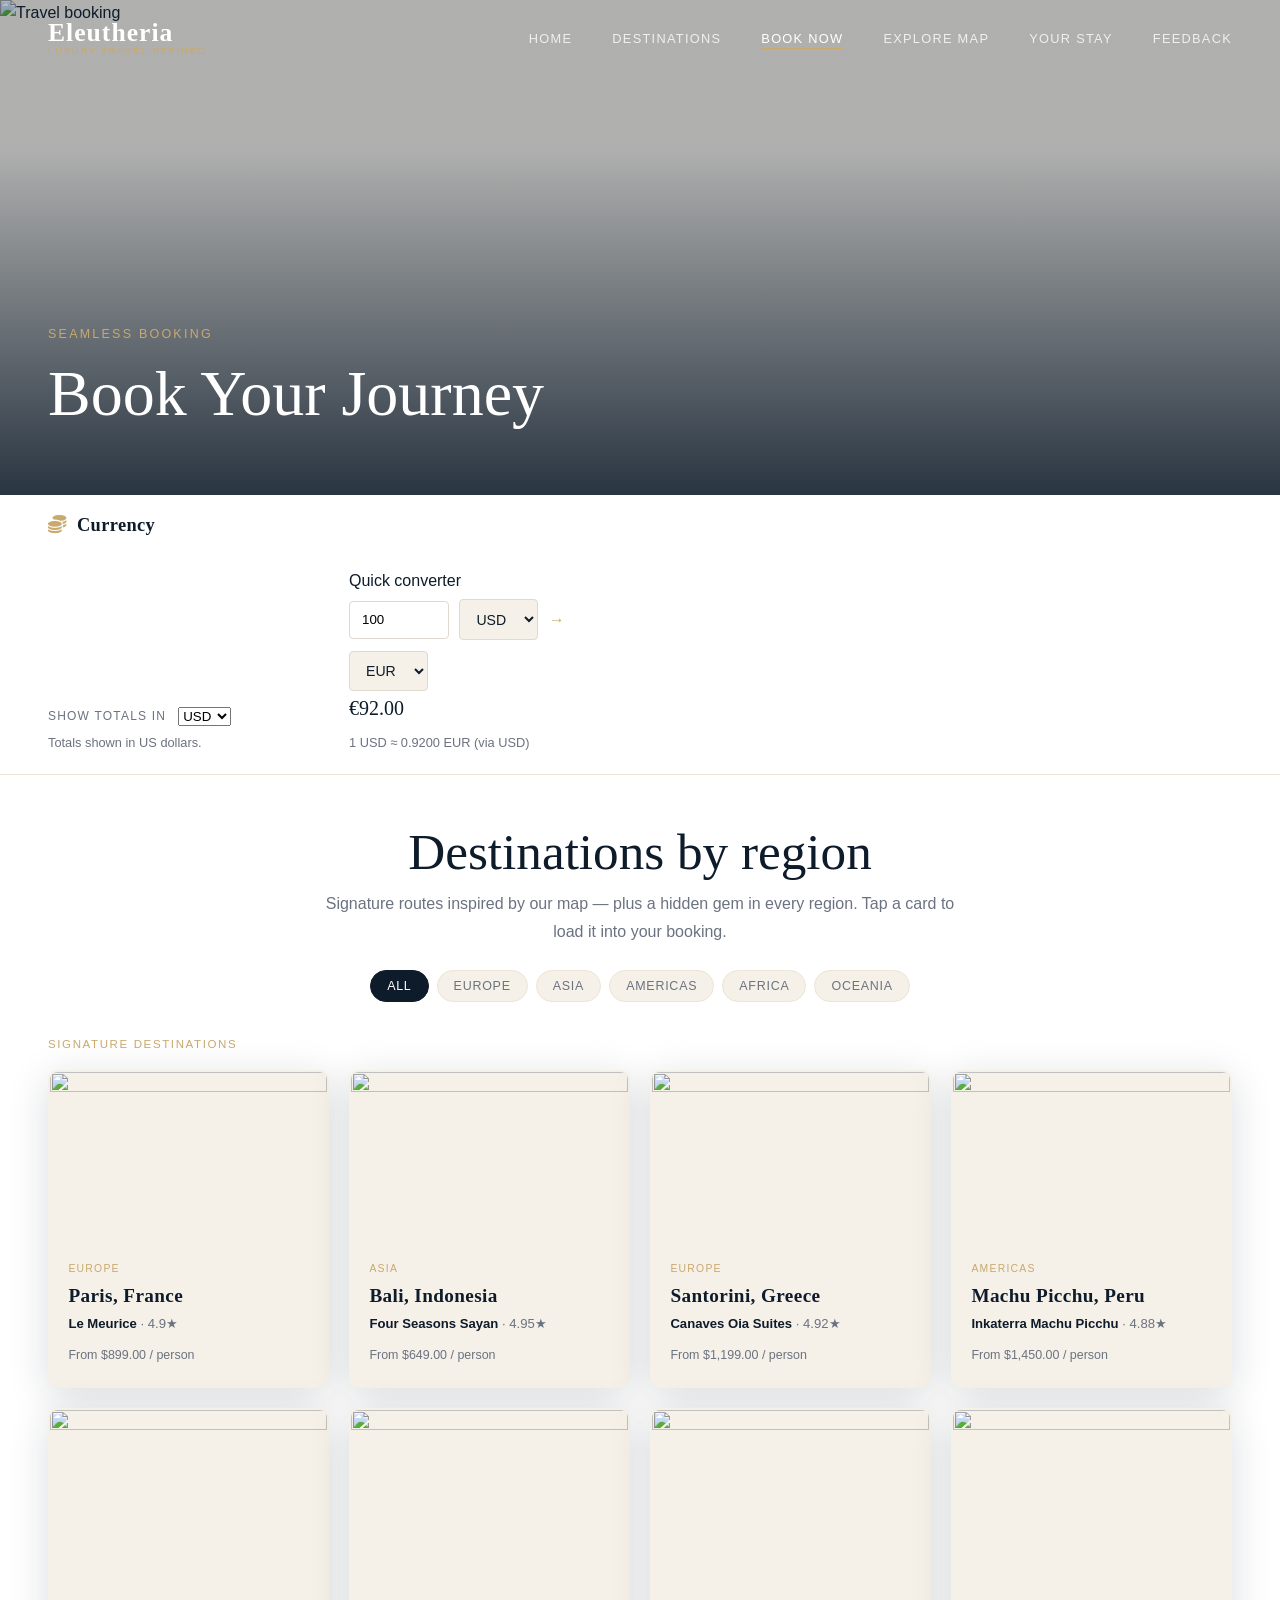
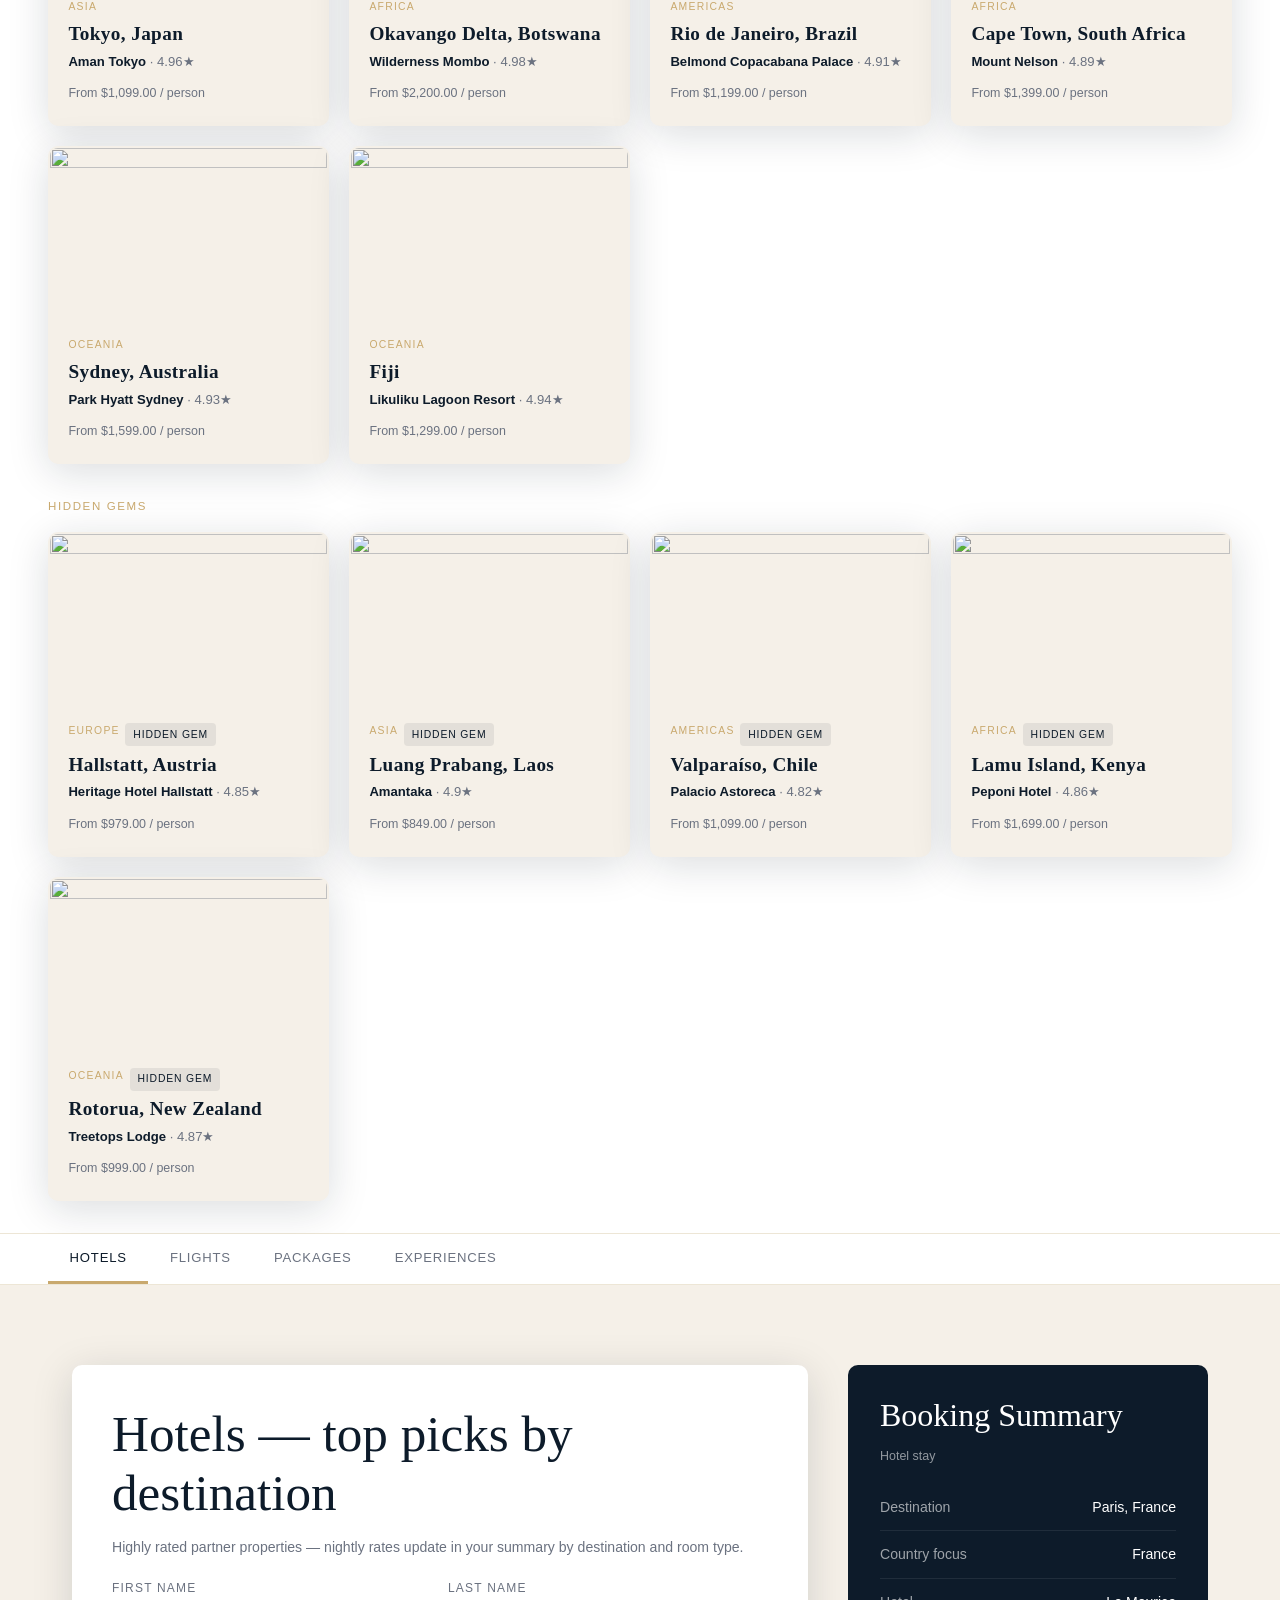
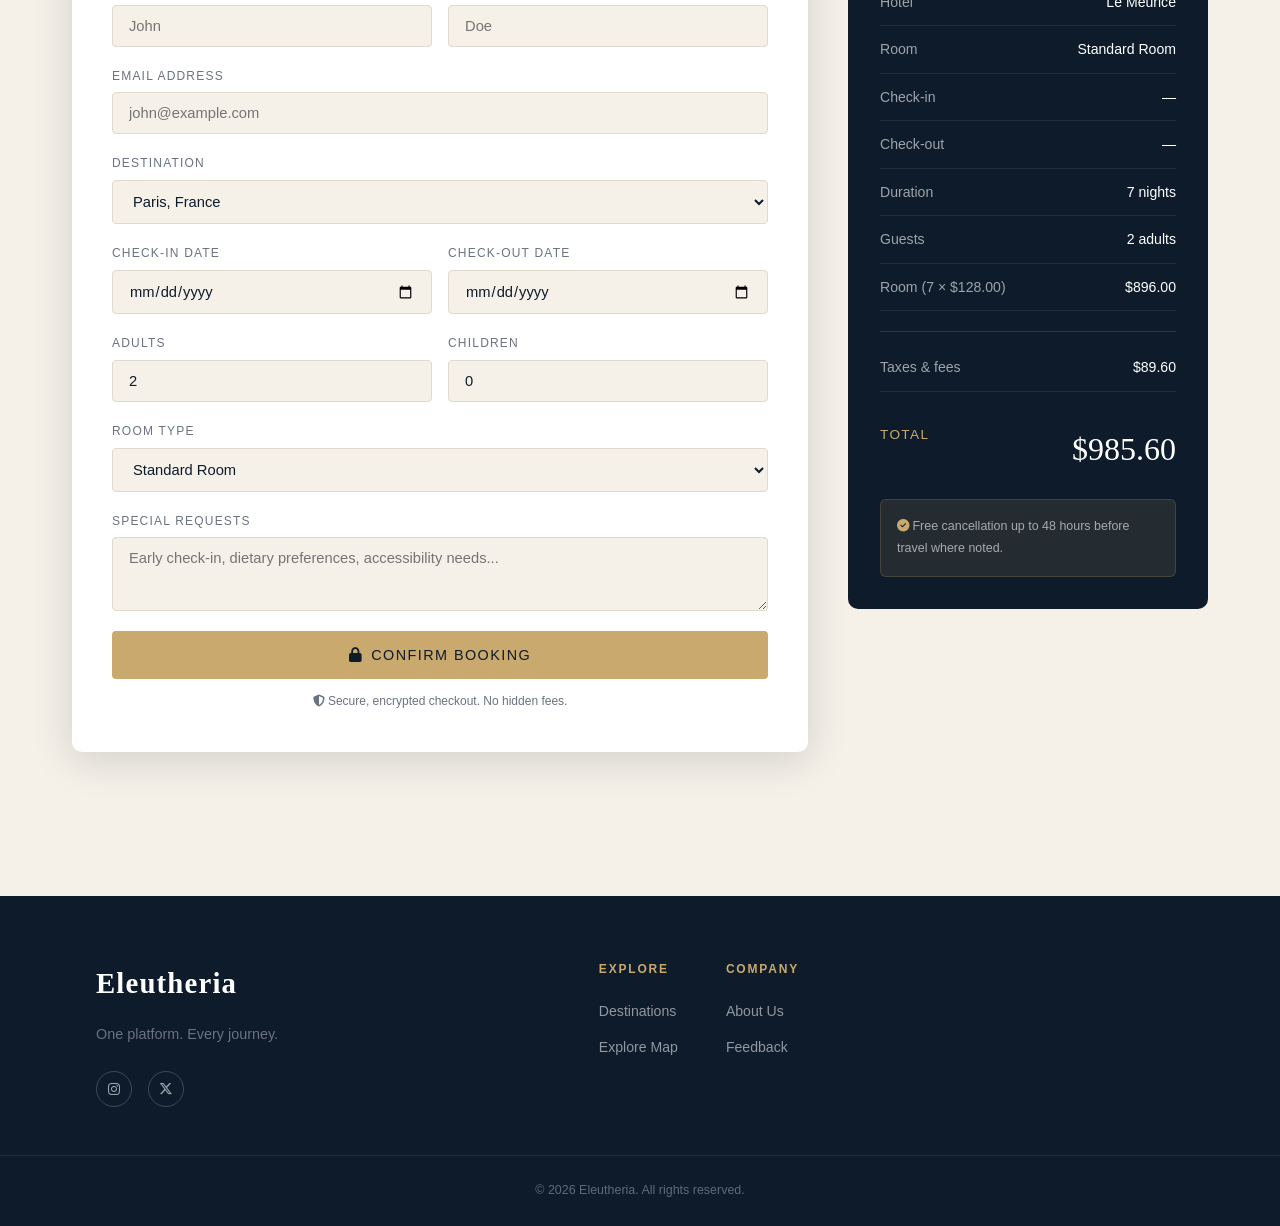
==== commit 3e6b3f9f: "I am the greatest alive" ====
--- a/book.html
+++ b/book.html
@@ -10,7 +10,7 @@
   <link href="https://fonts.googleapis.com/css2?family=Cormorant+Garamond:ital,wght@0,300;0,400;0,600;1,300;1,400&family=Jost:wght@300;400;500&display=swap" rel="stylesheet" />
   <link rel="stylesheet" href="https://cdnjs.cloudflare.com/ajax/libs/font-awesome/6.5.0/css/all.min.css" />
 </head>
-<body>
+<body class="book-page" id="bookPage">
 
   <nav class="navbar scrolled" id="navbar">
     <div class="nav-logo">
@@ -29,7 +29,7 @@
   </nav>
 
   <header class="page-hero">
-    <img src="https://images.unsplash.com/photo-1551882547-ff40c63fe5fa?w=1600&q=80" alt="Hotel" class="page-hero-img" />
+    <img src="https://images.unsplash.com/photo-1551882547-ff40c63fe5fa?w=1600&q=80" alt="Travel booking" class="page-hero-img" />
     <div class="page-hero-overlay"></div>
     <div class="page-hero-content">
       <p class="section-eyebrow">Seamless booking</p>
@@ -37,150 +37,290 @@
     </div>
   </header>
 
-  <!-- BOOKING TYPE TABS -->
-  <div style="background: var(--white); border-bottom: 1px solid var(--cream-warm); padding: 0 3rem; display: flex; gap: 0; position: sticky; top: 80px; z-index: 5;">
-    <button class="tab active" style="padding: 1rem 1.4rem;">Hotels</button>
-    <button class="tab" style="padding: 1rem 1.4rem;">Flights</button>
-    <button class="tab" style="padding: 1rem 1.4rem;">Packages</button>
-    <button class="tab" style="padding: 1rem 1.4rem;">Experiences</button>
+  <section class="currency-suite" aria-label="Currency tools">
+    <div class="currency-suite-inner">
+      <h4><i class="fa-solid fa-coins" style="color: var(--gold); margin-right: 0.35rem;"></i> Currency</h4>
+      <div>
+        <div class="display-currency-row">
+          <label for="displayCurrency">Show totals in</label>
+          <select id="displayCurrency" name="displayCurrency"></select>
+        </div>
+        <p class="fx-rate-hint" id="displayCurrencyHint"></p>
+      </div>
+      <div>
+        <label class="display-currency-row" style="margin-bottom: 0.35rem;">Quick converter</label>
+        <div class="fx-row">
+          <input type="number" id="fxAmount" value="100" min="0" step="1" aria-label="Amount" />
+          <select id="fxFrom" aria-label="From currency"></select>
+          <span class="fx-arrow">→</span>
+          <select id="fxTo" aria-label="To currency"></select>
+        </div>
+        <p class="fx-result" id="fxResult"></p>
+        <p class="fx-rate-hint" id="fxCrossHint"></p>
+      </div>
+    </div>
+  </section>
+
+  <section class="book-inspire" aria-labelledby="inspireHeading">
+    <div class="book-inspire-header">
+      <h2 id="inspireHeading">Destinations by region</h2>
+      <p>Signature routes inspired by our map — plus a hidden gem in every region. Tap a card to load it into your booking.</p>
+    </div>
+    <div class="region-filters" id="regionFilters" role="tablist" aria-label="Filter by region">
+      <button type="button" class="region-filter-btn active" data-region="all">All</button>
+      <button type="button" class="region-filter-btn" data-region="europe">Europe</button>
+      <button type="button" class="region-filter-btn" data-region="asia">Asia</button>
+      <button type="button" class="region-filter-btn" data-region="americas">Americas</button>
+      <button type="button" class="region-filter-btn" data-region="africa">Africa</button>
+      <button type="button" class="region-filter-btn" data-region="oceania">Oceania</button>
+    </div>
+    <p class="subsection-label">Signature destinations</p>
+    <div class="book-pick-grid" id="bookPickGridTourist"></div>
+    <p class="subsection-label">Hidden gems</p>
+    <div class="book-pick-grid" id="bookPickGridGems"></div>
+  </section>
+
+  <div class="book-tab-strip" id="bookTabStrip" role="tablist" aria-label="Booking type">
+    <button type="button" class="book-tab active" data-panel="hotels" role="tab" aria-selected="true">Hotels</button>
+    <button type="button" class="book-tab" data-panel="flights" role="tab" aria-selected="false">Flights</button>
+    <button type="button" class="book-tab" data-panel="packages" role="tab" aria-selected="false">Packages</button>
+    <button type="button" class="book-tab" data-panel="experiences" role="tab" aria-selected="false">Experiences</button>
   </div>
 
-  <!-- BOOKING LAYOUT -->
   <section style="background: var(--cream); padding: 2rem 0 6rem;">
     <div class="booking-layout">
 
-      <!-- FORM -->
-      <div class="booking-form-panel">
-        <h2>Hotel Booking</h2>
-
-        <div class="form-row">
-          <div class="form-group">
-            <label>First Name</label>
-            <input type="text" placeholder="John" />
-          </div>
-          <div class="form-group">
-            <label>Last Name</label>
-            <input type="text" placeholder="Doe" />
-          </div>
-        </div>
-
-        <div class="form-group">
-          <label>Email Address</label>
-          <input type="email" placeholder="john@example.com" />
-        </div>
-
-        <div class="form-group">
-          <label>Destination</label>
-          <select>
-            <option value="">Select a destination</option>
-            <option>Paris, France</option>
-            <option>Bali, Indonesia</option>
-            <option>Santorini, Greece</option>
-            <option>Machu Picchu, Peru</option>
-            <option>Tokyo, Japan</option>
-            <option>Okavango Delta, Botswana</option>
-          </select>
-        </div>
-
-        <div class="form-row">
-          <div class="form-group">
-            <label>Check-in Date</label>
-            <input type="date" />
-          </div>
-          <div class="form-group">
-            <label>Check-out Date</label>
-            <input type="date" />
-          </div>
-        </div>
-
-        <div class="form-row">
-          <div class="form-group">
-            <label>Adults</label>
-            <input type="number" min="1" value="2" />
-          </div>
-          <div class="form-group">
-            <label>Children</label>
-            <input type="number" min="0" value="0" />
-          </div>
-        </div>
-
-        <div class="form-group">
-          <label>Room Type</label>
-          <select>
-            <option>Standard Room</option>
-            <option>Deluxe Room</option>
-            <option>Junior Suite</option>
-            <option>Presidential Suite</option>
-          </select>
-        </div>
-
-        <div class="form-group">
-          <label>Special Requests</label>
-          <textarea rows="3" placeholder="Early check-in, dietary preferences, accessibility needs..."></textarea>
-        </div>
-
-        <button class="btn btn-primary" style="width: 100%; justify-content: center; padding: 1rem; font-size: 0.9rem;">
-          <i class="fa-solid fa-lock"></i> Confirm Booking
-        </button>
-
-        <p style="font-size: 0.75rem; text-align: center; margin-top: 0.75rem; color: var(--text-muted);">
-          <i class="fa-solid fa-shield-halved"></i> Secure, encrypted checkout. No hidden fees.
-        </p>
-      </div>
-
-      <!-- SUMMARY SIDEBAR -->
+      <div class="booking-form-panel-wrap">
+
+        <div class="book-panel active" data-panel="hotels" role="tabpanel">
+          <div class="booking-form-panel">
+            <h2>Hotels — top picks by destination</h2>
+            <p style="font-size: 0.88rem; color: var(--text-muted); margin: -1rem 0 1.25rem;">Highly rated partner properties — nightly rates update in your summary by destination and room type.</p>
+
+            <div class="form-row">
+              <div class="form-group">
+                <label for="hotelFirstName">First Name</label>
+                <input type="text" id="hotelFirstName" placeholder="John" />
+              </div>
+              <div class="form-group">
+                <label for="hotelLastName">Last Name</label>
+                <input type="text" id="hotelLastName" placeholder="Doe" />
+              </div>
+            </div>
+
+            <div class="form-group">
+              <label for="hotelEmail">Email Address</label>
+              <input type="email" id="hotelEmail" placeholder="john@example.com" />
+            </div>
+
+            <div class="form-group">
+              <label for="bookDestinationHotels">Destination</label>
+              <select id="bookDestinationHotels" class="book-destination-select"></select>
+            </div>
+
+            <div class="form-row">
+              <div class="form-group">
+                <label for="hotelCheckIn">Check-in Date</label>
+                <input type="date" id="hotelCheckIn" />
+              </div>
+              <div class="form-group">
+                <label for="hotelCheckOut">Check-out Date</label>
+                <input type="date" id="hotelCheckOut" />
+              </div>
+            </div>
+
+            <div class="form-row">
+              <div class="form-group">
+                <label for="hotelAdults">Adults</label>
+                <input type="number" id="hotelAdults" min="1" value="2" />
+              </div>
+              <div class="form-group">
+                <label for="hotelChildren">Children</label>
+                <input type="number" id="hotelChildren" min="0" value="0" />
+              </div>
+            </div>
+
+            <div class="form-group">
+              <label for="hotelRoomType">Room Type</label>
+              <select id="hotelRoomType">
+                <option value="standard">Standard Room</option>
+                <option value="deluxe">Deluxe Room</option>
+                <option value="junior">Junior Suite</option>
+                <option value="presidential">Presidential Suite</option>
+              </select>
+            </div>
+
+            <div class="form-group">
+              <label for="hotelNotes">Special Requests</label>
+              <textarea id="hotelNotes" rows="3" placeholder="Early check-in, dietary preferences, accessibility needs..."></textarea>
+            </div>
+
+            <button type="button" class="btn btn-primary" style="width: 100%; justify-content: center; padding: 1rem; font-size: 0.9rem;">
+              <i class="fa-solid fa-lock"></i> Confirm Booking
+            </button>
+
+            <p style="font-size: 0.75rem; text-align: center; margin-top: 0.75rem; color: var(--text-muted);">
+              <i class="fa-solid fa-shield-halved"></i> Secure, encrypted checkout. No hidden fees.
+            </p>
+          </div>
+        </div>
+
+        <div class="book-panel" data-panel="flights" role="tabpanel" hidden>
+          <div class="booking-form-panel">
+            <h2>Flights</h2>
+            <p style="font-size: 0.88rem; color: var(--text-muted); margin: -1rem 0 1.25rem;">Estimated fares to your chosen hub — adjust class and party size; summary follows your destination.</p>
+
+            <div class="form-group">
+              <label for="flightOrigin">Departing from</label>
+              <input type="text" id="flightOrigin" placeholder="City or airport (e.g. New York JFK)" />
+            </div>
+
+            <div class="form-group">
+              <label for="bookDestinationFlights">Destination</label>
+              <select id="bookDestinationFlights" class="book-destination-select"></select>
+            </div>
+
+            <div class="form-row">
+              <div class="form-group">
+                <label for="flightDepart">Departure</label>
+                <input type="date" id="flightDepart" />
+              </div>
+              <div class="form-group">
+                <label for="flightReturn">Return</label>
+                <input type="date" id="flightReturn" />
+              </div>
+            </div>
+
+            <div class="form-group">
+              <label for="flightClass">Cabin</label>
+              <select id="flightClass">
+                <option value="economy">Economy</option>
+                <option value="premium">Premium Economy</option>
+                <option value="business">Business</option>
+                <option value="first">First</option>
+              </select>
+            </div>
+
+            <div class="form-row">
+              <div class="form-group">
+                <label for="flightAdults">Adults</label>
+                <input type="number" id="flightAdults" min="1" value="2" />
+              </div>
+              <div class="form-group">
+                <label for="flightChildren">Children</label>
+                <input type="number" id="flightChildren" min="0" value="0" />
+              </div>
+            </div>
+
+            <button type="button" class="btn btn-primary" style="width: 100%; justify-content: center; padding: 1rem;">
+              <i class="fa-solid fa-paper-plane"></i> Hold flights &amp; continue
+            </button>
+          </div>
+        </div>
+
+        <div class="book-panel" data-panel="packages" role="tabpanel" hidden>
+          <div class="booking-form-panel">
+            <h2>Packages</h2>
+            <p style="font-size: 0.88rem; color: var(--text-muted); margin: -1rem 0 1.25rem;">Curated land packages — transfers, core tours, and premium hotels bundled by destination.</p>
+
+            <div class="form-group">
+              <label for="bookDestinationPackages">Destination</label>
+              <select id="bookDestinationPackages" class="book-destination-select"></select>
+            </div>
+
+            <div class="form-group">
+              <label for="packageTier">Package tier</label>
+              <select id="packageTier">
+                <option value="essential">Essential — core inclusions</option>
+                <option value="luxe" selected>Luxe — upgrades &amp; private transfers</option>
+                <option value="reserve">Reserve — all-in champagne service</option>
+              </select>
+            </div>
+
+            <div class="form-row">
+              <div class="form-group">
+                <label for="packageStart">Start date</label>
+                <input type="date" id="packageStart" />
+              </div>
+              <div class="form-group">
+                <label for="packageEnd">End date</label>
+                <input type="date" id="packageEnd" />
+              </div>
+            </div>
+
+            <div class="form-row">
+              <div class="form-group">
+                <label for="packageAdults">Adults</label>
+                <input type="number" id="packageAdults" min="1" value="2" />
+              </div>
+              <div class="form-group">
+                <label for="packageChildren">Children</label>
+                <input type="number" id="packageChildren" min="0" value="0" />
+              </div>
+            </div>
+
+            <button type="button" class="btn btn-primary" style="width: 100%; justify-content: center; padding: 1rem;">
+              <i class="fa-solid fa-suitcase"></i> Request package quote
+            </button>
+          </div>
+        </div>
+
+        <div class="book-panel" data-panel="experiences" role="tabpanel" hidden>
+          <div class="booking-form-panel">
+            <h2>Experiences</h2>
+            <p style="font-size: 0.88rem; color: var(--text-muted); margin: -1rem 0 1.25rem;">Day tours and immersive moments — priced per party for the selected destination.</p>
+
+            <div class="form-group">
+              <label for="bookDestinationExperiences">Destination</label>
+              <select id="bookDestinationExperiences" class="book-destination-select"></select>
+            </div>
+
+            <div class="form-group">
+              <label for="experienceSelect">Experience</label>
+              <select id="experienceSelect"></select>
+            </div>
+
+            <div class="form-row">
+              <div class="form-group">
+                <label for="experienceDate">Date</label>
+                <input type="date" id="experienceDate" />
+              </div>
+              <div class="form-group">
+                <label for="experienceGuests">Guests</label>
+                <input type="number" id="experienceGuests" min="1" value="2" />
+              </div>
+            </div>
+
+            <button type="button" class="btn btn-primary" style="width: 100%; justify-content: center; padding: 1rem;">
+              <i class="fa-solid fa-ticket"></i> Add experience
+            </button>
+          </div>
+        </div>
+
+      </div>
+
       <div class="booking-summary">
         <h3>Booking Summary</h3>
-
-        <div class="summary-line">
-          <span>Destination</span>
-          <span>Paris, France</span>
-        </div>
-        <div class="summary-line">
-          <span>Hotel</span>
-          <span>Le Grand Palais</span>
-        </div>
-        <div class="summary-line">
-          <span>Room Type</span>
-          <span>Deluxe Room</span>
-        </div>
-        <div class="summary-line">
-          <span>Check-in</span>
-          <span>15 Jul 2025</span>
-        </div>
-        <div class="summary-line">
-          <span>Check-out</span>
-          <span>22 Jul 2025</span>
-        </div>
-        <div class="summary-line">
-          <span>Duration</span>
-          <span>7 nights</span>
-        </div>
-        <div class="summary-line">
-          <span>Guests</span>
-          <span>2 adults</span>
-        </div>
+        <p style="font-size: 0.78rem; color: rgba(255,255,255,0.55); margin: -0.75rem 0 1rem;" id="sumBookingMode">Hotel stay</p>
+
+        <div id="bookingSummaryLines"></div>
 
         <div style="border-top: 1px solid rgba(255,255,255,0.12); margin-top: 1.25rem; padding-top: 0.75rem;">
           <div class="summary-line">
-            <span>Room (7 × $128)</span>
-            <span>$896</span>
-          </div>
-          <div class="summary-line">
-            <span>Taxes & Fees</span>
-            <span>$89</span>
+            <span id="sumFeeLabel">Taxes &amp; fees</span>
+            <span id="sumFeeVal">—</span>
           </div>
         </div>
 
         <div class="summary-total" style="margin-top: 1rem;">
           <span>Total</span>
-          <span class="price">$985</span>
+          <span class="price" id="sumTotalDisplay">—</span>
         </div>
 
         <div style="margin-top: 1.5rem; padding: 1rem; background: rgba(201,169,110,0.12); border-radius: 6px; border: 1px solid rgba(201,169,110,0.2);">
           <p style="font-size: 0.78rem; color: rgba(255,255,255,0.6);">
             <i class="fa-solid fa-circle-check" style="color: var(--gold);"></i>
-            Free cancellation up to 48 hours before check-in.
+            Free cancellation up to 48 hours before travel where noted.
           </p>
         </div>
       </div>
@@ -216,10 +356,10 @@
       </div>
     </div>
     <div class="footer-bottom">
-      <p>&copy; 2025 Eleutheria. All rights reserved.</p>
+      <p>&copy; 2026 Eleutheria. All rights reserved.</p>
     </div>
   </footer>
 
   <script src="js/main.js"></script>
 </body>
-</html>+</html>
--- a/style.css
+++ b/style.css
@@ -991,4 +991,236 @@
   .section { padding: 4rem 1.25rem; }
   .hero-cta { flex-direction: column; }
   .form-row { grid-template-columns: 1fr; }
+}
+
+/* --- BOOK PAGE: currency, tabs, regions, picks --- */
+.book-page .book-tab-strip {
+  background: var(--white);
+  border-bottom: 1px solid var(--cream-warm);
+  padding: 0 clamp(1rem, 4vw, 3rem);
+  display: flex;
+  flex-wrap: wrap;
+  gap: 0;
+  position: sticky;
+  top: 80px;
+  z-index: 5;
+}
+.book-page .book-tab {
+  padding: 1rem 1.35rem;
+  font-family: var(--font-body);
+  font-size: 0.82rem;
+  font-weight: 500;
+  letter-spacing: 0.06em;
+  text-transform: uppercase;
+  background: none;
+  border: none;
+  border-bottom: 3px solid transparent;
+  color: var(--text-muted);
+  cursor: pointer;
+  transition: var(--transition);
+}
+.book-page .book-tab:hover,
+.book-page .book-tab.active {
+  color: var(--navy);
+  border-bottom-color: var(--gold);
+}
+
+.currency-suite {
+  background: var(--white);
+  border-bottom: 1px solid var(--cream-warm);
+  padding: 1.25rem clamp(1rem, 4vw, 3rem);
+}
+.currency-suite-inner {
+  max-width: 1200px;
+  margin: 0 auto;
+  display: grid;
+  grid-template-columns: repeat(auto-fit, minmax(260px, 1fr));
+  gap: 1.25rem;
+  align-items: end;
+}
+.currency-suite h4 {
+  font-family: var(--font-display);
+  font-size: 1.15rem;
+  color: var(--navy);
+  margin-bottom: 0.75rem;
+  grid-column: 1 / -1;
+}
+.fx-row {
+  display: flex;
+  flex-wrap: wrap;
+  align-items: center;
+  gap: 0.65rem;
+}
+.fx-row input[type="number"] {
+  width: 100px;
+  padding: 0.65rem 0.75rem;
+  border: 1px solid #e0d9ce;
+  border-radius: var(--radius-sm);
+  font-family: var(--font-body);
+}
+.fx-row select {
+  padding: 0.65rem 0.75rem;
+  border: 1px solid #e0d9ce;
+  border-radius: var(--radius-sm);
+  font-family: var(--font-body);
+  font-size: 0.88rem;
+  background: var(--cream);
+  color: var(--navy);
+}
+.fx-arrow { color: var(--gold); font-weight: 600; }
+.fx-result {
+  font-family: var(--font-display);
+  font-size: 1.25rem;
+  color: var(--navy);
+  min-width: 140px;
+}
+.fx-rate-hint {
+  font-size: 0.8rem;
+  color: var(--text-muted);
+  margin-top: 0.35rem;
+}
+.display-currency-row {
+  display: flex;
+  flex-wrap: wrap;
+  align-items: center;
+  gap: 0.75rem;
+}
+.display-currency-row label {
+  font-size: 0.75rem;
+  letter-spacing: 0.1em;
+  text-transform: uppercase;
+  color: var(--text-muted);
+}
+
+.book-panel { display: none; }
+.book-panel.active { display: block; }
+
+.book-inspire {
+  background: var(--white);
+  padding: 3rem clamp(1rem, 4vw, 3rem) 2rem;
+  border-bottom: 1px solid var(--cream-warm);
+}
+.book-inspire-header {
+  max-width: 1200px;
+  margin: 0 auto 1.5rem;
+  text-align: center;
+}
+.book-inspire-header h2 { color: var(--navy); margin-bottom: 0.5rem; }
+.book-inspire-header p { max-width: 640px; margin: 0 auto; }
+
+.region-filters {
+  max-width: 1200px;
+  margin: 0 auto 1.75rem;
+  display: flex;
+  flex-wrap: wrap;
+  justify-content: center;
+  gap: 0.5rem;
+}
+.region-filter-btn {
+  padding: 0.5rem 1rem;
+  border-radius: 999px;
+  border: 1px solid var(--cream-warm);
+  background: var(--cream);
+  font-family: var(--font-body);
+  font-size: 0.78rem;
+  font-weight: 500;
+  letter-spacing: 0.06em;
+  text-transform: uppercase;
+  color: var(--text-muted);
+  cursor: pointer;
+  transition: var(--transition);
+}
+.region-filter-btn:hover,
+.region-filter-btn.active {
+  background: var(--navy);
+  color: var(--white);
+  border-color: var(--navy);
+}
+
+.book-pick-grid {
+  max-width: 1200px;
+  margin: 0 auto;
+  display: grid;
+  grid-template-columns: repeat(auto-fill, minmax(260px, 1fr));
+  gap: 1.25rem;
+}
+.book-pick-card {
+  border-radius: var(--radius-md);
+  overflow: hidden;
+  background: var(--cream);
+  box-shadow: var(--shadow-card);
+  text-align: left;
+  cursor: pointer;
+  transition: var(--transition);
+  border: 2px solid transparent;
+}
+.book-pick-card:hover {
+  transform: translateY(-4px);
+  box-shadow: var(--shadow-lift);
+  border-color: rgba(201, 169, 110, 0.45);
+}
+.book-pick-card img {
+  width: 100%;
+  aspect-ratio: 16/10;
+  object-fit: cover;
+  display: block;
+}
+.book-pick-card-body { padding: 1rem 1.15rem 1.25rem; }
+.book-pick-card .tag-row {
+  display: flex;
+  flex-wrap: wrap;
+  gap: 0.35rem;
+  margin-bottom: 0.45rem;
+}
+.book-pick-card .region-tag {
+  font-size: 0.65rem;
+  letter-spacing: 0.12em;
+  text-transform: uppercase;
+  color: var(--gold);
+}
+.book-pick-card .gem-tag {
+  font-size: 0.65rem;
+  letter-spacing: 0.08em;
+  text-transform: uppercase;
+  background: rgba(13, 27, 42, 0.08);
+  color: var(--navy);
+  padding: 0.2rem 0.5rem;
+  border-radius: 4px;
+}
+.book-pick-card h4 {
+  font-family: var(--font-display);
+  font-size: 1.2rem;
+  color: var(--navy);
+  margin-bottom: 0.35rem;
+}
+.book-pick-card .hotel-pick {
+  font-size: 0.82rem;
+  color: var(--text-muted);
+}
+.book-pick-card .hotel-pick strong { color: var(--navy); }
+.book-pick-card .pick-meta {
+  margin-top: 0.65rem;
+  font-size: 0.78rem;
+  color: var(--text-muted);
+  display: flex;
+  justify-content: space-between;
+  align-items: center;
+}
+.book-pick-card .pick-price {
+  font-family: var(--font-display);
+  font-size: 1.05rem;
+  color: var(--navy);
+}
+
+.subsection-label {
+  max-width: 1200px;
+  margin: 2rem auto 1rem;
+  font-size: 0.72rem;
+  letter-spacing: 0.14em;
+  text-transform: uppercase;
+  color: var(--gold);
+}
+
+@media (max-width: 768px) {
+  .book-page .book-tab-strip { top: 72px; }
 }
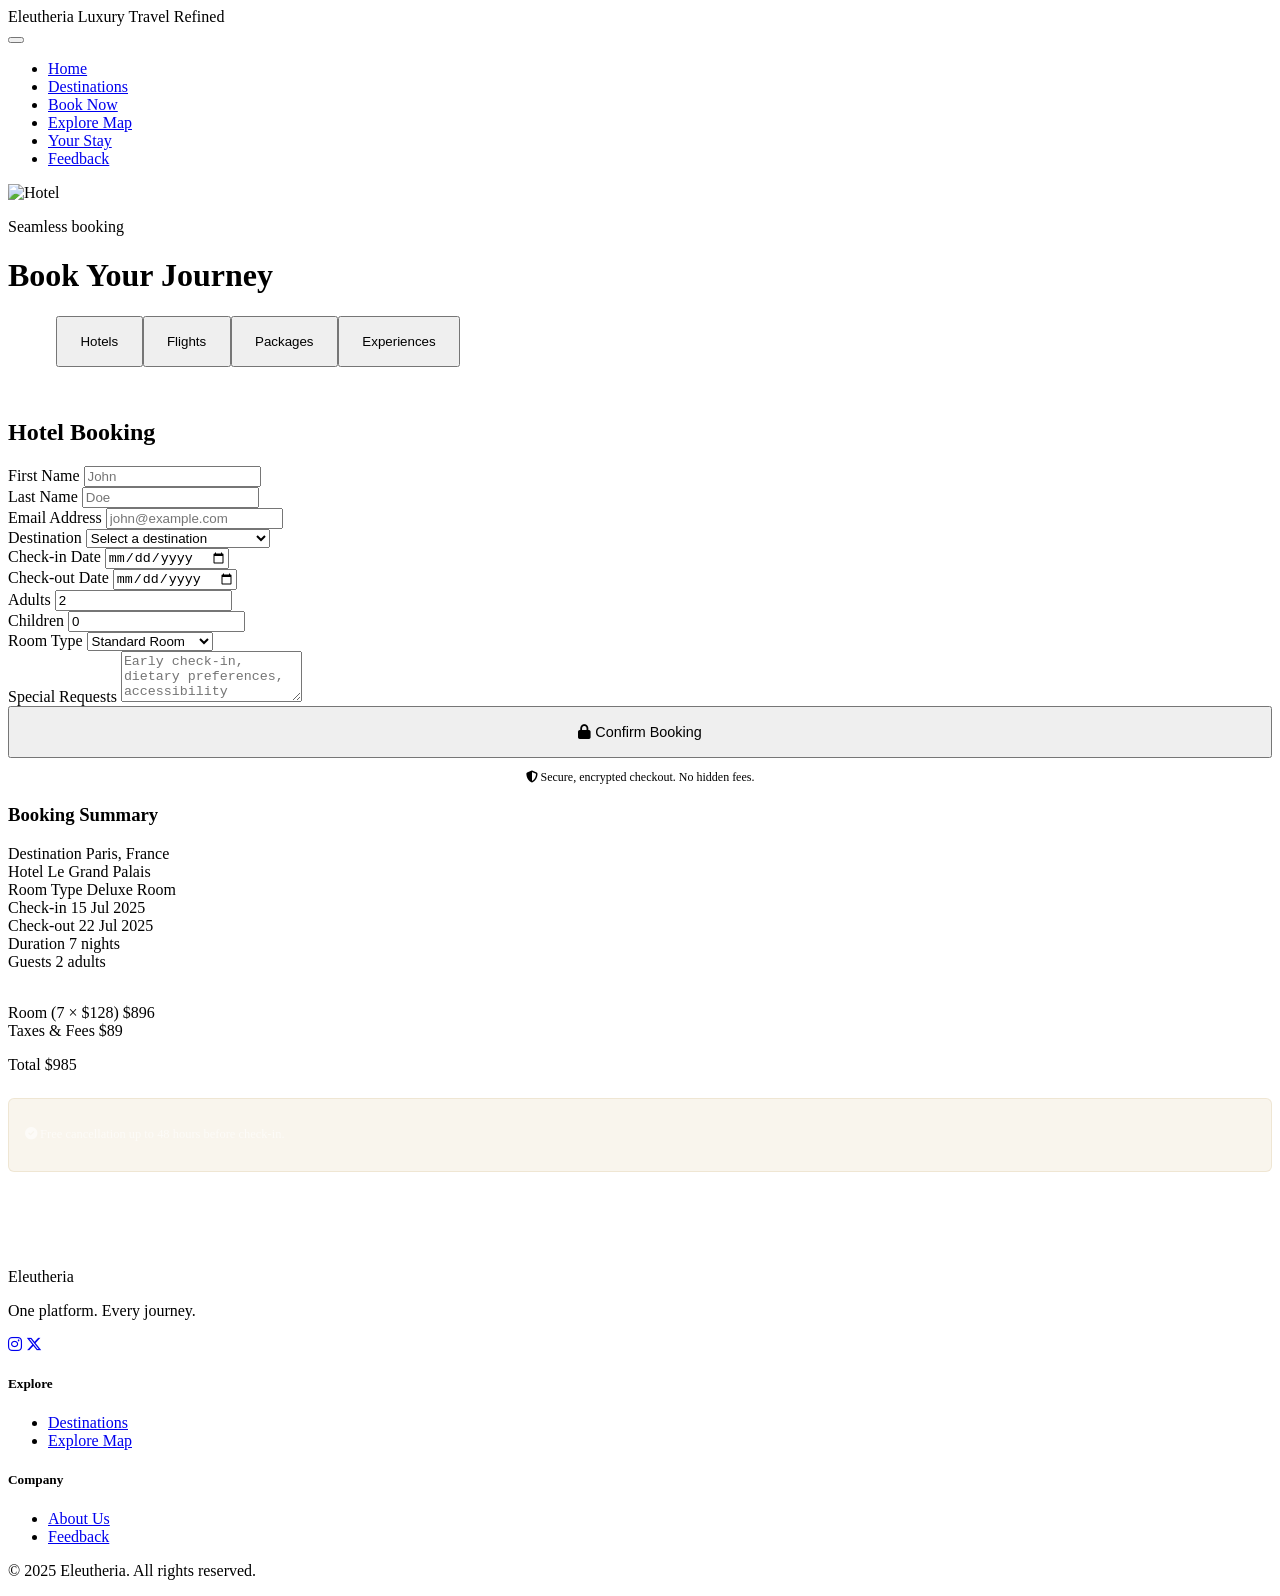
==== commit b96dc945: "commit -m "Refactor: Remove redundant code and improve readability in main.js, style.css,  book.html" ====
--- a/book.html
+++ b/book.html
@@ -4,13 +4,13 @@
   <meta charset="UTF-8" />
   <meta name="viewport" content="width=device-width, initial-scale=1.0" />
   <title>Book Now — Eleutheria</title>
-  <link rel="stylesheet" href="style.css" />
+  <link rel="stylesheet" href="css/style.css" />
   <link rel="preconnect" href="https://fonts.googleapis.com" />
   <link rel="preconnect" href="https://fonts.gstatic.com" crossorigin />
   <link href="https://fonts.googleapis.com/css2?family=Cormorant+Garamond:ital,wght@0,300;0,400;0,600;1,300;1,400&family=Jost:wght@300;400;500&display=swap" rel="stylesheet" />
   <link rel="stylesheet" href="https://cdnjs.cloudflare.com/ajax/libs/font-awesome/6.5.0/css/all.min.css" />
 </head>
-<body class="book-page" id="bookPage">
+<body>
 
   <nav class="navbar scrolled" id="navbar">
     <div class="nav-logo">
@@ -29,7 +29,7 @@
   </nav>
 
   <header class="page-hero">
-    <img src="https://images.unsplash.com/photo-1551882547-ff40c63fe5fa?w=1600&q=80" alt="Travel booking" class="page-hero-img" />
+    <img src="https://images.unsplash.com/photo-1551882547-ff40c63fe5fa?w=1600&q=80" alt="Hotel" class="page-hero-img" />
     <div class="page-hero-overlay"></div>
     <div class="page-hero-content">
       <p class="section-eyebrow">Seamless booking</p>
@@ -37,290 +37,149 @@
     </div>
   </header>
 
-  <section class="currency-suite" aria-label="Currency tools">
-    <div class="currency-suite-inner">
-      <h4><i class="fa-solid fa-coins" style="color: var(--gold); margin-right: 0.35rem;"></i> Currency</h4>
-      <div>
-        <div class="display-currency-row">
-          <label for="displayCurrency">Show totals in</label>
-          <select id="displayCurrency" name="displayCurrency"></select>
-        </div>
-        <p class="fx-rate-hint" id="displayCurrencyHint"></p>
-      </div>
-      <div>
-        <label class="display-currency-row" style="margin-bottom: 0.35rem;">Quick converter</label>
-        <div class="fx-row">
-          <input type="number" id="fxAmount" value="100" min="0" step="1" aria-label="Amount" />
-          <select id="fxFrom" aria-label="From currency"></select>
-          <span class="fx-arrow">→</span>
-          <select id="fxTo" aria-label="To currency"></select>
-        </div>
-        <p class="fx-result" id="fxResult"></p>
-        <p class="fx-rate-hint" id="fxCrossHint"></p>
-      </div>
-    </div>
-  </section>
-
-  <section class="book-inspire" aria-labelledby="inspireHeading">
-    <div class="book-inspire-header">
-      <h2 id="inspireHeading">Destinations by region</h2>
-      <p>Signature routes inspired by our map — plus a hidden gem in every region. Tap a card to load it into your booking.</p>
-    </div>
-    <div class="region-filters" id="regionFilters" role="tablist" aria-label="Filter by region">
-      <button type="button" class="region-filter-btn active" data-region="all">All</button>
-      <button type="button" class="region-filter-btn" data-region="europe">Europe</button>
-      <button type="button" class="region-filter-btn" data-region="asia">Asia</button>
-      <button type="button" class="region-filter-btn" data-region="americas">Americas</button>
-      <button type="button" class="region-filter-btn" data-region="africa">Africa</button>
-      <button type="button" class="region-filter-btn" data-region="oceania">Oceania</button>
-    </div>
-    <p class="subsection-label">Signature destinations</p>
-    <div class="book-pick-grid" id="bookPickGridTourist"></div>
-    <p class="subsection-label">Hidden gems</p>
-    <div class="book-pick-grid" id="bookPickGridGems"></div>
-  </section>
-
-  <div class="book-tab-strip" id="bookTabStrip" role="tablist" aria-label="Booking type">
-    <button type="button" class="book-tab active" data-panel="hotels" role="tab" aria-selected="true">Hotels</button>
-    <button type="button" class="book-tab" data-panel="flights" role="tab" aria-selected="false">Flights</button>
-    <button type="button" class="book-tab" data-panel="packages" role="tab" aria-selected="false">Packages</button>
-    <button type="button" class="book-tab" data-panel="experiences" role="tab" aria-selected="false">Experiences</button>
+  <div style="background: var(--white); border-bottom: 1px solid var(--cream-warm); padding: 0 3rem; display: flex; gap: 0; position: sticky; top: 80px; z-index: 5;">
+    <button class="tab active" style="padding: 1rem 1.4rem;">Hotels</button>
+    <button class="tab" style="padding: 1rem 1.4rem;">Flights</button>
+    <button class="tab" style="padding: 1rem 1.4rem;">Packages</button>
+    <button class="tab" style="padding: 1rem 1.4rem;">Experiences</button>
   </div>
 
+  
   <section style="background: var(--cream); padding: 2rem 0 6rem;">
     <div class="booking-layout">
 
-      <div class="booking-form-panel-wrap">
-
-        <div class="book-panel active" data-panel="hotels" role="tabpanel">
-          <div class="booking-form-panel">
-            <h2>Hotels — top picks by destination</h2>
-            <p style="font-size: 0.88rem; color: var(--text-muted); margin: -1rem 0 1.25rem;">Highly rated partner properties — nightly rates update in your summary by destination and room type.</p>
-
-            <div class="form-row">
-              <div class="form-group">
-                <label for="hotelFirstName">First Name</label>
-                <input type="text" id="hotelFirstName" placeholder="John" />
-              </div>
-              <div class="form-group">
-                <label for="hotelLastName">Last Name</label>
-                <input type="text" id="hotelLastName" placeholder="Doe" />
-              </div>
-            </div>
-
-            <div class="form-group">
-              <label for="hotelEmail">Email Address</label>
-              <input type="email" id="hotelEmail" placeholder="john@example.com" />
-            </div>
-
-            <div class="form-group">
-              <label for="bookDestinationHotels">Destination</label>
-              <select id="bookDestinationHotels" class="book-destination-select"></select>
-            </div>
-
-            <div class="form-row">
-              <div class="form-group">
-                <label for="hotelCheckIn">Check-in Date</label>
-                <input type="date" id="hotelCheckIn" />
-              </div>
-              <div class="form-group">
-                <label for="hotelCheckOut">Check-out Date</label>
-                <input type="date" id="hotelCheckOut" />
-              </div>
-            </div>
-
-            <div class="form-row">
-              <div class="form-group">
-                <label for="hotelAdults">Adults</label>
-                <input type="number" id="hotelAdults" min="1" value="2" />
-              </div>
-              <div class="form-group">
-                <label for="hotelChildren">Children</label>
-                <input type="number" id="hotelChildren" min="0" value="0" />
-              </div>
-            </div>
-
-            <div class="form-group">
-              <label for="hotelRoomType">Room Type</label>
-              <select id="hotelRoomType">
-                <option value="standard">Standard Room</option>
-                <option value="deluxe">Deluxe Room</option>
-                <option value="junior">Junior Suite</option>
-                <option value="presidential">Presidential Suite</option>
-              </select>
-            </div>
-
-            <div class="form-group">
-              <label for="hotelNotes">Special Requests</label>
-              <textarea id="hotelNotes" rows="3" placeholder="Early check-in, dietary preferences, accessibility needs..."></textarea>
-            </div>
-
-            <button type="button" class="btn btn-primary" style="width: 100%; justify-content: center; padding: 1rem; font-size: 0.9rem;">
-              <i class="fa-solid fa-lock"></i> Confirm Booking
-            </button>
-
-            <p style="font-size: 0.75rem; text-align: center; margin-top: 0.75rem; color: var(--text-muted);">
-              <i class="fa-solid fa-shield-halved"></i> Secure, encrypted checkout. No hidden fees.
-            </p>
-          </div>
-        </div>
-
-        <div class="book-panel" data-panel="flights" role="tabpanel" hidden>
-          <div class="booking-form-panel">
-            <h2>Flights</h2>
-            <p style="font-size: 0.88rem; color: var(--text-muted); margin: -1rem 0 1.25rem;">Estimated fares to your chosen hub — adjust class and party size; summary follows your destination.</p>
-
-            <div class="form-group">
-              <label for="flightOrigin">Departing from</label>
-              <input type="text" id="flightOrigin" placeholder="City or airport (e.g. New York JFK)" />
-            </div>
-
-            <div class="form-group">
-              <label for="bookDestinationFlights">Destination</label>
-              <select id="bookDestinationFlights" class="book-destination-select"></select>
-            </div>
-
-            <div class="form-row">
-              <div class="form-group">
-                <label for="flightDepart">Departure</label>
-                <input type="date" id="flightDepart" />
-              </div>
-              <div class="form-group">
-                <label for="flightReturn">Return</label>
-                <input type="date" id="flightReturn" />
-              </div>
-            </div>
-
-            <div class="form-group">
-              <label for="flightClass">Cabin</label>
-              <select id="flightClass">
-                <option value="economy">Economy</option>
-                <option value="premium">Premium Economy</option>
-                <option value="business">Business</option>
-                <option value="first">First</option>
-              </select>
-            </div>
-
-            <div class="form-row">
-              <div class="form-group">
-                <label for="flightAdults">Adults</label>
-                <input type="number" id="flightAdults" min="1" value="2" />
-              </div>
-              <div class="form-group">
-                <label for="flightChildren">Children</label>
-                <input type="number" id="flightChildren" min="0" value="0" />
-              </div>
-            </div>
-
-            <button type="button" class="btn btn-primary" style="width: 100%; justify-content: center; padding: 1rem;">
-              <i class="fa-solid fa-paper-plane"></i> Hold flights &amp; continue
-            </button>
-          </div>
-        </div>
-
-        <div class="book-panel" data-panel="packages" role="tabpanel" hidden>
-          <div class="booking-form-panel">
-            <h2>Packages</h2>
-            <p style="font-size: 0.88rem; color: var(--text-muted); margin: -1rem 0 1.25rem;">Curated land packages — transfers, core tours, and premium hotels bundled by destination.</p>
-
-            <div class="form-group">
-              <label for="bookDestinationPackages">Destination</label>
-              <select id="bookDestinationPackages" class="book-destination-select"></select>
-            </div>
-
-            <div class="form-group">
-              <label for="packageTier">Package tier</label>
-              <select id="packageTier">
-                <option value="essential">Essential — core inclusions</option>
-                <option value="luxe" selected>Luxe — upgrades &amp; private transfers</option>
-                <option value="reserve">Reserve — all-in champagne service</option>
-              </select>
-            </div>
-
-            <div class="form-row">
-              <div class="form-group">
-                <label for="packageStart">Start date</label>
-                <input type="date" id="packageStart" />
-              </div>
-              <div class="form-group">
-                <label for="packageEnd">End date</label>
-                <input type="date" id="packageEnd" />
-              </div>
-            </div>
-
-            <div class="form-row">
-              <div class="form-group">
-                <label for="packageAdults">Adults</label>
-                <input type="number" id="packageAdults" min="1" value="2" />
-              </div>
-              <div class="form-group">
-                <label for="packageChildren">Children</label>
-                <input type="number" id="packageChildren" min="0" value="0" />
-              </div>
-            </div>
-
-            <button type="button" class="btn btn-primary" style="width: 100%; justify-content: center; padding: 1rem;">
-              <i class="fa-solid fa-suitcase"></i> Request package quote
-            </button>
-          </div>
-        </div>
-
-        <div class="book-panel" data-panel="experiences" role="tabpanel" hidden>
-          <div class="booking-form-panel">
-            <h2>Experiences</h2>
-            <p style="font-size: 0.88rem; color: var(--text-muted); margin: -1rem 0 1.25rem;">Day tours and immersive moments — priced per party for the selected destination.</p>
-
-            <div class="form-group">
-              <label for="bookDestinationExperiences">Destination</label>
-              <select id="bookDestinationExperiences" class="book-destination-select"></select>
-            </div>
-
-            <div class="form-group">
-              <label for="experienceSelect">Experience</label>
-              <select id="experienceSelect"></select>
-            </div>
-
-            <div class="form-row">
-              <div class="form-group">
-                <label for="experienceDate">Date</label>
-                <input type="date" id="experienceDate" />
-              </div>
-              <div class="form-group">
-                <label for="experienceGuests">Guests</label>
-                <input type="number" id="experienceGuests" min="1" value="2" />
-              </div>
-            </div>
-
-            <button type="button" class="btn btn-primary" style="width: 100%; justify-content: center; padding: 1rem;">
-              <i class="fa-solid fa-ticket"></i> Add experience
-            </button>
-          </div>
-        </div>
-
-      </div>
-
+     
+      <div class="booking-form-panel">
+        <h2>Hotel Booking</h2>
+
+        <div class="form-row">
+          <div class="form-group">
+            <label>First Name</label>
+            <input type="text" placeholder="John" />
+          </div>
+          <div class="form-group">
+            <label>Last Name</label>
+            <input type="text" placeholder="Doe" />
+          </div>
+        </div>
+
+        <div class="form-group">
+          <label>Email Address</label>
+          <input type="email" placeholder="john@example.com" />
+        </div>
+
+        <div class="form-group">
+          <label>Destination</label>
+          <select>
+            <option value="">Select a destination</option>
+            <option>Paris, France</option>
+            <option>Bali, Indonesia</option>
+            <option>Santorini, Greece</option>
+            <option>Machu Picchu, Peru</option>
+            <option>Tokyo, Japan</option>
+            <option>Okavango Delta, Botswana</option>
+          </select>
+        </div>
+
+        <div class="form-row">
+          <div class="form-group">
+            <label>Check-in Date</label>
+            <input type="date" />
+          </div>
+          <div class="form-group">
+            <label>Check-out Date</label>
+            <input type="date" />
+          </div>
+        </div>
+
+        <div class="form-row">
+          <div class="form-group">
+            <label>Adults</label>
+            <input type="number" min="1" value="2" />
+          </div>
+          <div class="form-group">
+            <label>Children</label>
+            <input type="number" min="0" value="0" />
+          </div>
+        </div>
+
+        <div class="form-group">
+          <label>Room Type</label>
+          <select>
+            <option>Standard Room</option>
+            <option>Deluxe Room</option>
+            <option>Junior Suite</option>
+            <option>Presidential Suite</option>
+          </select>
+        </div>
+
+        <div class="form-group">
+          <label>Special Requests</label>
+          <textarea rows="3" placeholder="Early check-in, dietary preferences, accessibility needs..."></textarea>
+        </div>
+
+        <button class="btn btn-primary" style="width: 100%; justify-content: center; padding: 1rem; font-size: 0.9rem;">
+          <i class="fa-solid fa-lock"></i> Confirm Booking
+        </button>
+
+        <p style="font-size: 0.75rem; text-align: center; margin-top: 0.75rem; color: var(--text-muted);">
+          <i class="fa-solid fa-shield-halved"></i> Secure, encrypted checkout. No hidden fees.
+        </p>
+      </div>
+
+      
       <div class="booking-summary">
         <h3>Booking Summary</h3>
-        <p style="font-size: 0.78rem; color: rgba(255,255,255,0.55); margin: -0.75rem 0 1rem;" id="sumBookingMode">Hotel stay</p>
-
-        <div id="bookingSummaryLines"></div>
+
+        <div class="summary-line">
+          <span>Destination</span>
+          <span>Paris, France</span>
+        </div>
+        <div class="summary-line">
+          <span>Hotel</span>
+          <span>Le Grand Palais</span>
+        </div>
+        <div class="summary-line">
+          <span>Room Type</span>
+          <span>Deluxe Room</span>
+        </div>
+        <div class="summary-line">
+          <span>Check-in</span>
+          <span>15 Jul 2025</span>
+        </div>
+        <div class="summary-line">
+          <span>Check-out</span>
+          <span>22 Jul 2025</span>
+        </div>
+        <div class="summary-line">
+          <span>Duration</span>
+          <span>7 nights</span>
+        </div>
+        <div class="summary-line">
+          <span>Guests</span>
+          <span>2 adults</span>
+        </div>
 
         <div style="border-top: 1px solid rgba(255,255,255,0.12); margin-top: 1.25rem; padding-top: 0.75rem;">
           <div class="summary-line">
-            <span id="sumFeeLabel">Taxes &amp; fees</span>
-            <span id="sumFeeVal">—</span>
+            <span>Room (7 × $128)</span>
+            <span>$896</span>
+          </div>
+          <div class="summary-line">
+            <span>Taxes & Fees</span>
+            <span>$89</span>
           </div>
         </div>
 
         <div class="summary-total" style="margin-top: 1rem;">
           <span>Total</span>
-          <span class="price" id="sumTotalDisplay">—</span>
+          <span class="price">$985</span>
         </div>
 
         <div style="margin-top: 1.5rem; padding: 1rem; background: rgba(201,169,110,0.12); border-radius: 6px; border: 1px solid rgba(201,169,110,0.2);">
           <p style="font-size: 0.78rem; color: rgba(255,255,255,0.6);">
             <i class="fa-solid fa-circle-check" style="color: var(--gold);"></i>
-            Free cancellation up to 48 hours before travel where noted.
+            Free cancellation up to 48 hours before check-in.
           </p>
         </div>
       </div>
@@ -356,10 +215,10 @@
       </div>
     </div>
     <div class="footer-bottom">
-      <p>&copy; 2026 Eleutheria. All rights reserved.</p>
+      <p>&copy; 2025 Eleutheria. All rights reserved.</p>
     </div>
   </footer>
 
   <script src="js/main.js"></script>
 </body>
-</html>
+</html>
